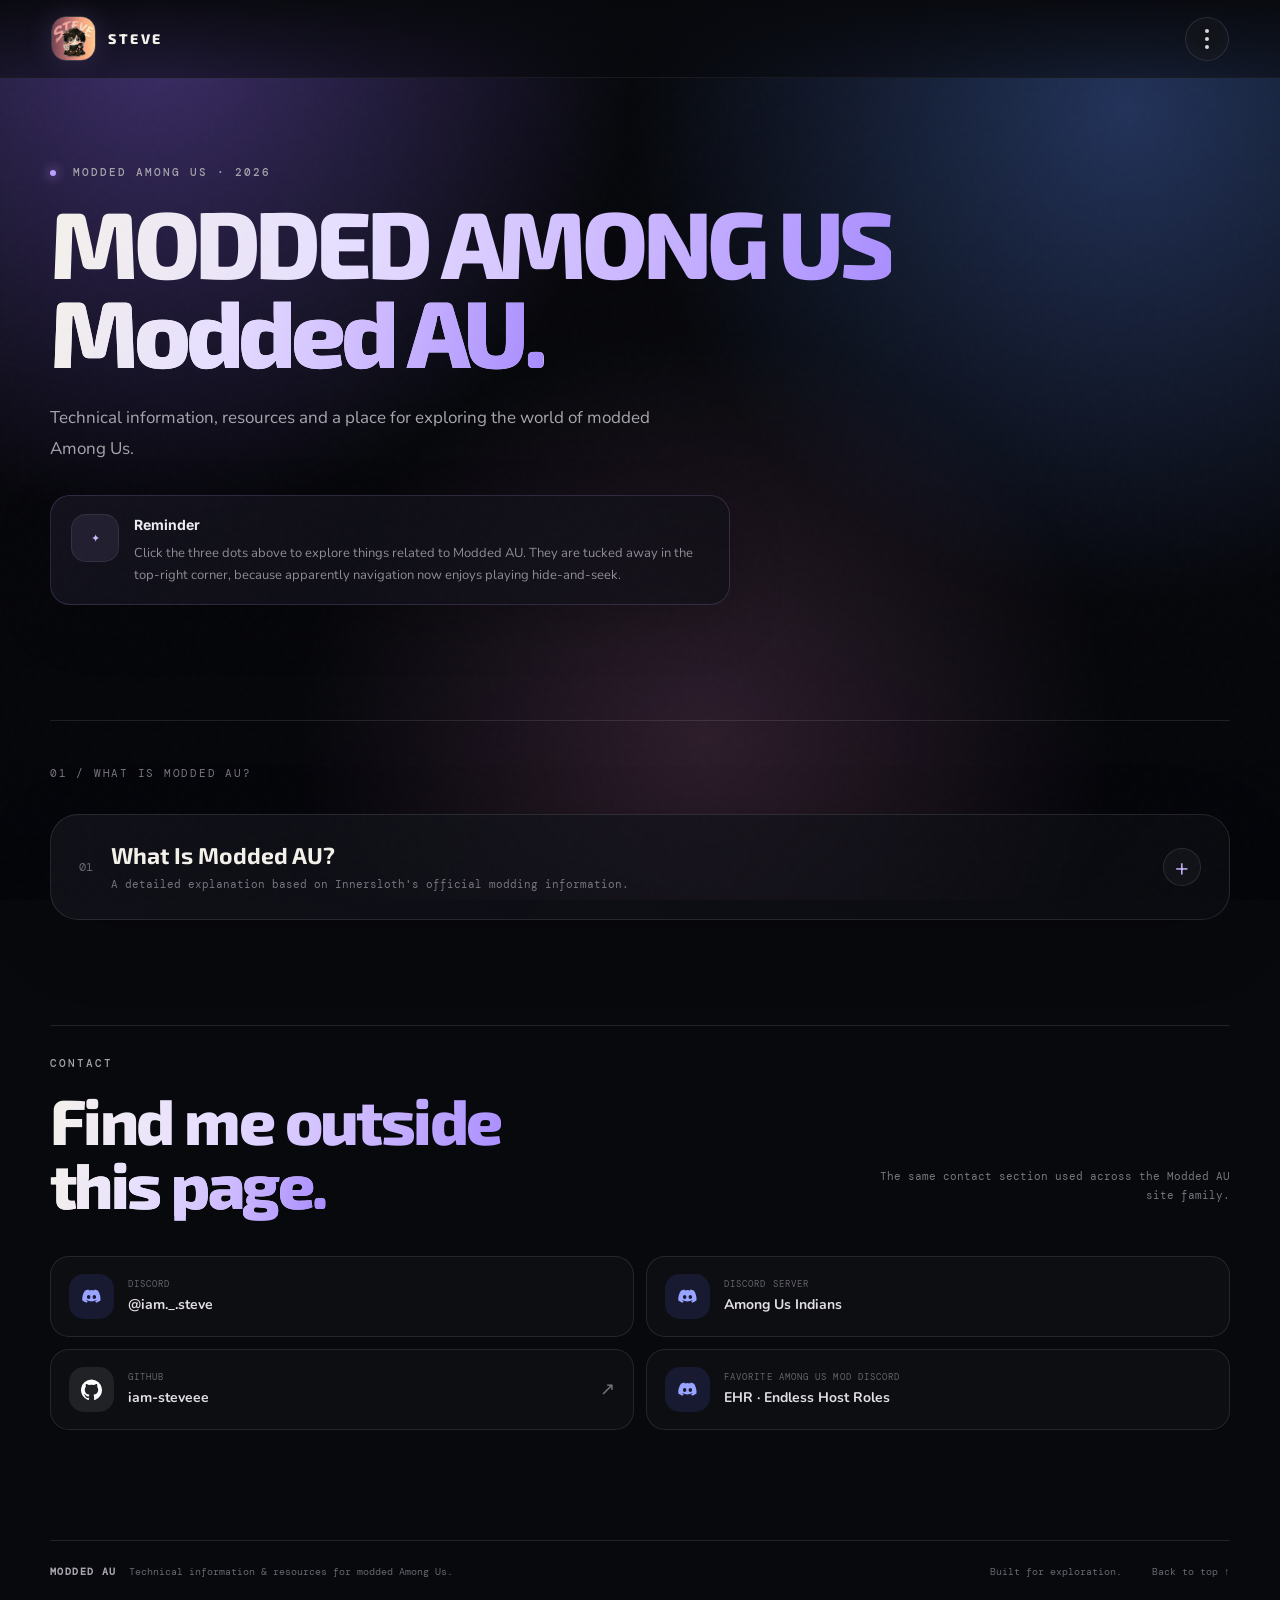
==== index.html @ 7a887852 "Add files via upload" ====
<!doctype html>
<html lang="en">
<head>
  <meta charset="utf-8">
  <meta name="viewport" content="width=device-width,initial-scale=1,viewport-fit=cover">
  <meta name="theme-color" content="#08090d">
  <meta name="description" content="Modded AU — technical information, resources and exploration of modded Among Us.">
  <title>Modded AU — Modded Among Us</title>
  <link rel="preconnect" href="https://fonts.googleapis.com">
  <link rel="preconnect" href="https://fonts.gstatic.com" crossorigin>
  <link href="https://fonts.googleapis.com/css2?family=DM+Mono:wght@400;500&family=Exo+2:wght@300;400;600;700;800;900&family=Inter:wght@400;500;600;700;800&family=Nunito:wght@400;600;700&family=Playfair+Display:wght@500;600;700&display=swap" rel="stylesheet">
  <link rel="stylesheet" href="style.css">
</head>

<body id="top">
  <div class="petal-layer" aria-hidden="true">
    <span class="petal petal-01"></span><span class="petal petal-02"></span>
    <span class="petal petal-03"></span><span class="petal petal-04"></span>
    <span class="petal petal-05"></span><span class="petal petal-06"></span>
    <span class="petal petal-07"></span><span class="petal petal-08"></span>
    <span class="petal petal-09"></span><span class="petal petal-10"></span>
    <span class="petal petal-11"></span><span class="petal petal-12"></span>
    <span class="petal petal-13"></span><span class="petal petal-14"></span>
    <span class="petal petal-15"></span><span class="petal petal-16"></span>
    <span class="petal petal-17"></span><span class="petal petal-18"></span>
    <span class="petal petal-19"></span><span class="petal petal-20"></span>
    <span class="petal petal-21"></span><span class="petal petal-22"></span>
    <span class="petal petal-23"></span><span class="petal petal-24"></span>
  </div>

  <div class="noise" aria-hidden="true"></div>

  <header class="site-header">
    <a class="brand" href="#top" aria-label="Modded AU home">
      <span class="brand-mark">
        <img src="assets/steve-logo.png"
             alt="Steve logo"
             onerror="this.onerror=null;this.src='https://raw.githubusercontent.com/iam-steveee/moddedau-regions/main/assets/steve-logo.png';">
      </span>
      <span class="brand-title">STEVE</span>
    </a>

    <div class="header-menu">
      <button class="menu-button" id="menuButton" type="button"
              aria-label="Open Modded AU menu" aria-expanded="false" aria-controls="menuPanel">
        <span></span><span></span><span></span>
      </button>

      <div class="menu-panel" id="menuPanel" aria-hidden="true">
        <a href="https://iam-steveee.github.io/moddedau-regions">Regions <span>↗</span></a>
      </div>
    </div>
  </header>

  <main>
    <section class="hero section-shell">
      <div class="hero-copy reveal">
        <p class="eyebrow"><span class="eyebrow-dot"></span> MODDED AMONG US · 2026</p>
        <h1>MODDED AMONG US<br><span>Modded AU.</span></h1>
        <p class="hero-text">
          Technical information, resources and a place for exploring the world of modded Among Us.
        </p>

        <div class="reminder-card" aria-label="Navigation reminder">
          <span class="reminder-mark">✦</span>
          <div>
            <strong>Reminder</strong>
            <p>Click the three dots above to explore things related to Modded AU. They are tucked away in the top-right corner, because apparently navigation now enjoys playing hide-and-seek.</p>
          </div>
        </div>
      </div>
    </section>

    <section class="what-is section-shell">
      <div class="section-kicker reveal">01 / WHAT IS MODDED AU?</div>

      <details class="info-box reveal">
        <summary>
          <span class="summary-left">
            <span class="summary-number">01</span>
            <span>
              <strong>What Is Modded AU?</strong>
              <small>A detailed explanation based on Innersloth's official modding information.</small>
            </span>
          </span>
          <span class="summary-icon" aria-hidden="true">+</span>
        </summary>

        <div class="info-content">
          <div class="source-banner">
            <div>
              <p class="eyebrow">PRIMARY SOURCE</p>
              <h2>Among Us Modding Information</h2>
              <p>
                This section summarizes the technical information published by Innersloth for people
                working with Among Us mods and modded multiplayer. It is a detailed summary, not a
                replacement for the original documentation.
              </p>
            </div>
            <a class="source-button" href="https://github.com/Innersloth-LLC/AmongUsModdingInformation"
               target="_blank" rel="noopener noreferrer">Open Innersloth's repository ↗</a>
          </div>

          <article class="info-section">
            <p class="info-label">01 · PURPOSE</p>
            <h3>What Innersloth's documentation is for</h3>
            <p>
              Innersloth's repository is intended to share technical information that can help the
              modding community understand parts of Among Us multiplayer, including information useful
              when building mods and when playing modded games through Innersloth's backend.
              The documentation is deliberately focused on the technical interface between a mod and
              the game's online systems rather than being a general guide to creating a mod from scratch.
            </p>
            <p>
              Innersloth also links to its modding policy and provides <code>modding@innersloth.com</code>
              as a contact for modding-related matters. The documentation makes an important distinction:
              Innersloth does not officially support mods, and requirements, restrictions, or technical
              behavior can change, particularly when changes are needed for security and player protection.
            </p>
          </article>

          <article class="info-section">
            <p class="info-label">02 · TWO MOD CATEGORIES</p>
            <h3>Host-only mods and all-client mods</h3>
            <p>
              From the server's perspective, Innersloth describes two broad categories of modded
              multiplayer.
            </p>

            <div class="detail-grid">
              <div class="detail-card">
                <span class="card-index">A</span>
                <h4>Host-only Mods</h4>
                <p>
                  Only the host's client is modded. These mods make use of authority held by the host,
                  which can allow modified gameplay while leaving other players on an unmodded client.
                  This makes host-only approaches more accessible because an entire lobby does not
                  necessarily need to install the same mod.
                </p>
                <p>
                  The trade-off is functionality. Because the architecture still gives clients and
                  servers control over particular parts of state, a host-only mod cannot freely change
                  everything about the game.
                </p>
              </div>

              <div class="detail-card">
                <span class="card-index">B</span>
                <h4>All-client Mods</h4>
                <p>
                  Every client in the lobby uses the same mod. This gives the mod substantially more
                  freedom to change gameplay because the participating clients can share an agreed
                  understanding of the modified game.
                </p>
                <p>
                  The trade-off is accessibility: players generally need the same mod installed before
                  they can participate in that modded lobby.
                </p>
              </div>
            </div>
          </article>

          <article class="info-section">
            <p class="info-label">03 · MOD REGISTRATION</p>
            <h3>How Innersloth identifies modded games</h3>
            <p>
              Innersloth describes registration as a way to tell the game server that a lobby is
              modded. Registration can provide special treatment for the modded lobby, particularly
              around state authority and matchmaking. The documentation separates registration into
              two mechanisms: a <strong>+25 modded flag</strong> for host-authority behavior and a
              <strong>Mod GUID</strong> for identifying an all-client mod.
            </p>
            <p>
              Registration is not the same thing as learning how to modify the game itself. Innersloth
              explicitly says that modders are expected to understand how to change or inject behavior
              into the Among Us client. The documentation supplies the registration side of that
              process, but does not teach application modification.
            </p>
          </article>

          <article class="info-section">
            <p class="info-label">04 · THE +25 HOST FLAG</p>
            <h3>Host authority mode</h3>
            <p>
              Among Us clients contain an integer networking protocol version. Innersloth documents
              adding <code>25</code> to that version as the mechanism that enables a host-authority
              mode for a lobby.
            </p>
            <p>
              In that mode, much of the gameplay state that would ordinarily have server authority can
              instead be handled with host authority. This gives the host's mod more control over the
              outcome of gameplay features and therefore makes certain gameplay modifications possible.
            </p>

            <div class="note-card">
              <strong>Important limitations</strong>
              <ul>
                <li>Host authority does not automatically cover every kind of state. Information such as user data and player-protection-related state remains subject to other authority rules.</li>
                <li>Anti-cheat is relaxed for this mode, but the documentation does not promise that anti-cheat is disabled in every circumstance.</li>
                <li>Rate limits and other security protections can still apply.</li>
              </ul>
            </div>
          </article>

          <article class="info-section">
            <p class="info-label">05 · AU MCI</p>
            <h3>Among Us Modded Client Identification</h3>
            <p>
              For all-client mods, Innersloth documents an opt-in system called Among Us Modded Client
              Identification, or AU MCI. The system lets a mod declare itself as a particular mod during
              the hosting and matchmaking process.
            </p>
            <p>
              The documented benefits include searches that look specifically for lobbies running the
              same mod, lobbies that ordinary unmodded clients cannot join, and special anti-cheat
              exemptions associated with identified modded games.
            </p>
            <p>
              Innersloth describes this as a transparency and infrastructure measure rather than
              official technical support for mods. The stated goal includes helping the modding
              community while making it easier to maintain stronger anti-cheat behavior for ordinary,
              non-modded games.
            </p>
          </article>

          <article class="info-section">
            <p class="info-label">06 · THE THREE AU MCI COMPONENTS</p>
            <h3>Mod GUID, hosting identification, and matchmaking filters</h3>

            <div class="detail-grid three">
              <div class="detail-card">
                <span class="card-index">01</span>
                <h4>Self-assigned Mod GUID</h4>
                <p>
                  A mod chooses a unique identifier so the system can distinguish that mod from other
                  modded clients. Innersloth describes these identifiers as version-4 UUID/GUID values.
                </p>
              </div>

              <div class="detail-card">
                <span class="card-index">02</span>
                <h4>Modded hosting path</h4>
                <p>
                  A modded host can use the dedicated hosting path associated with its chosen identifier,
                  allowing the game server and matchmaking infrastructure to recognize the lobby as
                  belonging to that mod.
                </p>
              </div>

              <div class="detail-card">
                <span class="card-index">03</span>
                <h4>Matchmaking filters</h4>
                <p>
                  Searches can include the mod identifier as a filter so a player can look for lobbies
                  running the same mod instead of receiving unrelated ordinary or differently modded
                  games.
                </p>
              </div>
            </div>
          </article>

          <article class="info-section">
            <p class="info-label">07 · MOD GUID / UUID</p>
            <h3>Why the identifier matters</h3>
            <p>
              The Mod GUID is effectively the identity of an all-client mod within the registration
              system. A modder assigns one identifier to the mod and should keep using that same
              identifier throughout the related registration and matchmaking process.
            </p>
            <p>
              Innersloth points out that these are ordinary version-4 UUID-style identifiers and can be
              generated using a UUID generator. The important part is uniqueness and consistency, not a
              special name chosen by Innersloth.
            </p>
          </article>

          <article class="info-section">
            <p class="info-label">08 · BUILT-IN REGISTRATION HELPERS</p>
            <h3>Registration support in Among Us 18.0+</h3>
            <p>
              Innersloth added built-in client-side registration helpers in Among Us 18.0 and later.
              The purpose is to make it easier for mod authors to add mod registration without having
              to recreate the registration mechanism themselves.
            </p>
            <p>
              The client exposes a registration string and a validation helper. When the registration
              value is empty or missing, the client behaves as an unregistered game, using ordinary
              hosting behavior and no mod-specific matchmaking filter. When a valid Mod GUID is set,
              the client can automatically apply the modded host identification and the corresponding
              matchmaking behavior.
            </p>
            <p>
              Innersloth also documents validation behavior for the GUID, including handling empty
              values and parsing the value into a GUID. Mods that support multiple modes can change
              their registration value before hosting or searching, using either the registration string
              or the validation helper described by the repository.
            </p>
          </article>

          <article class="info-section">
            <p class="info-label">09 · WHAT HAPPENS ON THE NETWORK</p>
            <h3>Modded host tags and Mod GUID data</h3>
            <p>
              At a lower technical level, Innersloth documents a distinct host tag used to mark a
              modded host. The documented modded host path uses the value associated with the +25
              mechanism rather than the ordinary host tag.
            </p>
            <p>
              For all-client identification, the Mod GUID is included with the host's modded-game
              information. The server and matchmaking systems can then recognize that the lobby is a
              modded game and keep it out of normal matchmaking while applying the documented
              anti-cheat treatment for identified modded games.
            </p>
          </article>

          <article class="info-section">
            <p class="info-label">10 · MATCHMAKING</p>
            <h3>Searching specifically for a mod</h3>
            <p>
              Innersloth documents a matchmaking filter whose purpose is to match a search against a
              specific mod identifier. A client can provide the relevant filter and the accepted Mod
              GUID so the search is restricted to compatible modded lobbies.
            </p>
            <p>
              This is especially important for all-client mods. If a mod changes the game's rules,
              network messages, roles, or other shared behavior, allowing an unrelated client into the
              lobby could produce an incompatible game. Mod-specific matchmaking prevents that
              situation by separating the modded lobby from ordinary and differently identified games.
            </p>
          </article>

          <article class="info-section">
            <p class="info-label">11 · +25 AND MOD GUID ARE DIFFERENT</p>
            <h3>They solve different problems</h3>
            <p>
              Innersloth explicitly distinguishes the +25 host-authority mechanism from the Mod GUID
              identification system. They are not interchangeable names for the same feature.
            </p>
            <p>
              A mod can use one mechanism or, depending on its architecture and needs, use both. The
              +25 mechanism concerns host authority, while the Mod GUID identifies an all-client mod
              for hosting and matchmaking.
            </p>
          </article>

          <article class="info-section">
            <p class="info-label">12 · HOST-ONLY CHAT COMMANDS</p>
            <h3>Sending command-like messages to the host</h3>
            <p>
              Innersloth documents a host-only communication path for +25 mods. Non-host players can
              send messages beginning with the mod's command prefix to the host, where the host-side
              mod can interpret them.
            </p>
            <p>
              This is useful when a host-only mod needs an interaction from an unmodded player without
              requiring that player's client to contain the mod. The documentation provides a technical
              example, but this page intentionally explains the mechanism rather than reproducing the
              repository's source code.
            </p>
          </article>

          <article class="info-section">
            <p class="info-label">13 · PACKED GAMEDATATO</p>
            <h3>Combining several host-to-player messages</h3>
            <p>
              Host-only mods can also reduce network overhead by packing multiple GameDataTo messages
              into one packet. The documented packed-message tag is <code>PackedGameDataTo</code>.
            </p>
            <p>
              The packing rules are strict: the messages being packed need to be GameDataTo messages,
              each needs the correct game identifier, and the complete packet including its header must
              stay within the documented maximum packet size.
            </p>
            <p>
              Innersloth's documented maximum MessageReader message size, including the header, is
              <strong>1200 bytes</strong>. The same size limit matters when planning packed network
              messages.
            </p>
          </article>

          <article class="info-section">
            <p class="info-label">14 · PACKET SEND RATES</p>
            <h3>Mods still have to respect server-side networking constraints</h3>
            <p>
              Connecting to Innersloth's game servers does not mean that a mod gets unlimited network
              bandwidth. Innersloth states that clients must follow required packet send-rate and packet
              size constraints.
            </p>
            <p>
              The documentation notes that the exact requirements for mods were still being determined
              at the time of publication. Extra room may be possible in some circumstances, but security
              takes priority and stricter limits can be applied.
            </p>
            <p>
              Mod developers are therefore encouraged to keep their send rate as low as practical. If a
              mod genuinely needs a burst of traffic, Innersloth recommends contacting the modding
              address rather than simply assuming that a higher rate is acceptable.
            </p>
          </article>

          <article class="info-section">
            <p class="info-label">15 · NETWORKING STRATEGIES</p>
            <h3>Ways the documentation suggests reducing network pressure</h3>

            <div class="strategy-list">
              <div class="strategy-row">
                <span>01</span>
                <div><strong>Pack GameDataTo messages</strong><p>Combine compatible host-to-player messages when possible instead of sending many separate packets.</p></div>
              </div>
              <div class="strategy-row">
                <span>02</span>
                <div><strong>Separate reliable and unreliable traffic</strong><p>Use the appropriate channel for the type of information instead of treating every message as equally important.</p></div>
              </div>
              <div class="strategy-row">
                <span>03</span>
                <div><strong>Spread traffic out</strong><p>If a burst is unavoidable, distributing packets across frames or time can reduce sudden pressure on the server connection.</p></div>
              </div>
              <div class="strategy-row">
                <span>04</span>
                <div><strong>Use built-in queues and streams</strong><p>Among Us provides rate-limiting queues and message streams that can help a mod schedule traffic more safely.</p></div>
              </div>
            </div>
          </article>

          <article class="info-section">
            <p class="info-label">16 · RPC QUEUES</p>
            <h3>Reliable and unreliable RPC delivery</h3>
            <p>
              Innersloth documents optimized queues for RPC traffic that is not considered competitive
              or otherwise latency-critical. The available broadcast mechanisms can use reliable or
              unreliable delivery depending on what the mod needs.
            </p>
            <p>
              The practical idea is to avoid forcing every message through the most expensive delivery
              path. A mod should choose the networking behavior appropriate to the importance and
              lifetime of the information it is sending.
            </p>
          </article>

          <article class="info-section">
            <p class="info-label">17 · DATA FLAGS AND MESSAGE STREAMS</p>
            <h3>Updating only what changed</h3>
            <p>
              The documentation also describes DataFlags and message streams as tools for keeping
              updates efficient. A streamed object can use a dirty flag so that the system knows an
              update needs to be sent.
            </p>
            <p>
              This follows the broader networking principle used throughout the documentation:
              avoid repeatedly sending information that has not changed, and use the game's built-in
              mechanisms where possible.
            </p>
          </article>

          <article class="info-section">
            <p class="info-label">18 · PACKET SIZE PLANNING</p>
            <h3>Keep packets under the documented limit</h3>
            <p>
              A practical strategy described by Innersloth is to queue or pack messages until adding
              another message would exceed the packet capacity. The implementation should combine this
              with rate limiting so that a mod is controlling both the size and frequency of outgoing
              traffic.
            </p>
            <p>
              The documented MessageReader maximum is 1200 bytes including the packet header. This is
              an important boundary when designing custom network messages and packed GameDataTo data.
            </p>
          </article>

          <article class="info-section">
            <p class="info-label">19 · THE DOCUMENTATION'S FAQ</p>
            <h3>What the key points mean together</h3>
            <div class="faq-stack">
              <div class="faq-item">
                <strong>Is +25 the same thing as a Mod GUID?</strong>
                <p>No. They are separate systems. +25 is associated with host authority, while a Mod GUID identifies an all-client mod for registration and matchmaking.</p>
              </div>
              <div class="faq-item">
                <strong>Can they be used together?</strong>
                <p>Yes, depending on the mod's requirements and architecture. Innersloth treats them as separate mechanisms rather than mutually exclusive choices.</p>
              </div>
              <div class="faq-item">
                <strong>Does Innersloth officially support mods?</strong>
                <p>The repository says no. It provides technical information and registration infrastructure, but explicitly does not promise official technical support for mods.</p>
              </div>
              <div class="faq-item">
                <strong>Does registering a mod teach you how to make the mod?</strong>
                <p>No. Mod authors still need to understand how to modify the Among Us client. The repository focuses on the registration and networking side of the relationship with Innersloth's backend.</p>
              </div>
            </div>
          </article>

          <article class="info-section final-source">
            <p class="info-label">20 · SOURCE &amp; SCOPE</p>
            <h3>Read the original documentation</h3>
            <p>
              Everything in this expandable section is a structured summary of the technical topics
              covered by Innersloth's public Among Us Modding Information repository. It intentionally
              does not reproduce the repository's long code examples or sample identifiers verbatim.
              For exact implementation details, current requirements, policy information, and changes,
              use the original source.
            </p>
            <div class="source-links">
              <a href="https://github.com/Innersloth-LLC/AmongUsModdingInformation" target="_blank" rel="noopener noreferrer">Innersloth · AmongUsModdingInformation ↗</a>
              <a href="https://www.innersloth.com/among-us-mod-policy/" target="_blank" rel="noopener noreferrer">Innersloth · Among Us Mod Policy ↗</a>
              <a href="mailto:modding@innersloth.com">modding@innersloth.com</a>
            </div>
          </article>
        </div>
      </details>
    </section>

    <section class="contact section-shell" id="contact">
      <div class="section-heading reveal">
        <div>
          <p class="eyebrow">CONTACT</p>
          <h2>Find me outside<br><span>this page.</span></h2>
        </div>
        <p class="section-note">The same contact section used across the Modded AU site family.</p>
      </div>

      <div class="contact-grid">
        <div class="contact-card reveal">
          <span class="contact-icon discord-bg"><svg viewBox="0 0 24 24" fill="currentColor" aria-hidden="true"><path d="M19.54 5.34A16.1 16.1 0 0 0 15.48 4l-.5 1.02a14.2 14.2 0 0 0-5.96 0L8.52 4a16.1 16.1 0 0 0-4.06 1.34C1.88 9.2 1.18 12.97 1.53 16.69a16.3 16.3 0 0 0 4.97 2.5l1.2-1.64c-.66-.25-1.3-.55-1.9-.9l.46-.35c3.67 1.7 7.65 1.7 11.28 0l.47.35c-.61.35-1.25.65-1.91.9l1.2 1.64a16.3 16.3 0 0 0 4.97-2.5c.41-4.31-.7-8.04-2.73-11.35ZM8.75 14.77c-1.1 0-2-1.02-2-2.27s.88-2.27 2-2.27 2 1.02 2 2.27-.9 2.27-2 2.27Zm6.5 0c-1.1 0-2-1.02-2-2.27s.88-2.27 2-2.27 2 1.02 2 2.27-.9 2.27-2 2.27Z"/></svg></span>
          <div><small>DISCORD</small><strong>@iam._.steve</strong></div>
        </div>
        <div class="contact-card reveal delay-1">
          <span class="contact-icon discord-bg"><svg viewBox="0 0 24 24" fill="currentColor" aria-hidden="true"><path d="M19.54 5.34A16.1 16.1 0 0 0 15.48 4l-.5 1.02a14.2 14.2 0 0 0-5.96 0L8.52 4a16.1 16.1 0 0 0-4.06 1.34C1.88 9.2 1.18 12.97 1.53 16.69a16.3 16.3 0 0 0 4.97 2.5l1.2-1.64c-.66-.25-1.3-.55-1.9-.9l.46-.35c3.67 1.7 7.65 1.7 11.28 0l.47.35c-.61.35-1.25.65-1.91.9l1.2 1.64a16.3 16.3 0 0 0 4.97-2.5c.41-4.31-.7-8.04-2.73-11.35ZM8.75 14.77c-1.1 0-2-1.02-2-2.27s.88-2.27 2-2.27 2 1.02 2 2.27-.9 2.27-2 2.27Zm6.5 0c-1.1 0-2-1.02-2-2.27s.88-2.27 2-2.27 2 1.02 2 2.27-.9 2.27-2 2.27Z"/></svg></span>
          <div><small>DISCORD SERVER</small><strong>Among Us Indians</strong></div>
        </div>
        <a class="contact-card reveal delay-1" href="https://github.com/iam-steveee" target="_blank" rel="noopener noreferrer">
          <span class="contact-icon github-bg"><svg viewBox="0 0 24 24" fill="currentColor" aria-hidden="true"><path d="M12 .7a12 12 0 0 0-3.79 23.39c.6.11.82-.26.82-.58v-2.03c-3.34.73-4.04-1.61-4.04-1.61-.55-1.39-1.33-1.76-1.33-1.76-1.09-.75.08-.73.08-.73 1.2.08 1.83 1.23 1.83 1.23 1.07 1.83 2.8 1.3 3.48.99.11-.77.42-1.3.76-1.6-2.67-.3-5.47-1.34-5.47-5.95 0-1.31.47-2.38 1.23-3.22-.12-.3-.53-1.52.12-3.17 0 0 1-.32 3.3 1.23a11.5 11.5 0 0 1 6 0c2.29-1.55 3.29-1.23 3.29-1.23.65 1.65.24 2.87.12 3.17.77.84 1.23 1.91 1.23 3.22 0 4.62-2.8 5.64-5.48 5.94.43.37.81 1.1.81 2.22v3.29c0 .32.22.69.83.58A12 12 0 0 0 12 .7Z"/></svg></span>
          <div><small>GITHUB</small><strong>iam-steveee</strong></div>
          <span class="contact-arrow">↗</span>
        </a>
        <div class="contact-card reveal">
          <span class="contact-icon discord-bg"><svg viewBox="0 0 24 24" fill="currentColor" aria-hidden="true"><path d="M19.54 5.34A16.1 16.1 0 0 0 15.48 4l-.5 1.02a14.2 14.2 0 0 0-5.96 0L8.52 4a16.1 16.1 0 0 0-4.06 1.34C1.88 9.2 1.18 12.97 1.53 16.69a16.3 16.3 0 0 0 4.97 2.5l1.2-1.64c-.66-.25-1.3-.55-1.9-.9l.46-.35c3.67 1.7 7.65 1.7 11.28 0l.47.35c-.61.35-1.25.65-1.91.9l1.2 1.64a16.3 16.3 0 0 0 4.97-2.5c.41-4.31-.7-8.04-2.73-11.35ZM8.75 14.77c-1.1 0-2-1.02-2-2.27s.88-2.27 2-2.27 2 1.02 2 2.27-.9 2.27-2 2.27Zm6.5 0c-1.1 0-2-1.02-2-2.27s.88-2.27 2-2.27 2 1.02 2 2.27-.9 2.27-2 2.27Z"/></svg></span>
          <div><small>FAVORITE AMONG US MOD DISCORD</small><strong>EHR · Endless Host Roles</strong></div>
        </div>
      </div>
    </section>
  </main>

  <footer class="site-footer section-shell">
    <div><strong>MODDED AU</strong><span>Technical information &amp; resources for modded Among Us.</span></div>
    <span>Built for exploration.</span>
    <a href="#top">Back to top ↑</a>
  </footer>

  <script src="app.js"></script>
</body>
</html>
---- style.css ----
:root{
  --bg:#08090d;
  --surface:rgba(17,19,27,.72);
  --surface-2:rgba(24,27,38,.76);
  --line:rgba(255,255,255,.10);
  --line-strong:rgba(255,255,255,.17);
  --text:#f4f1eb;
  --muted:#9c9aa1;
  --soft:#d0ccd0;
  --accent:#cfa7ff;
  --accent-2:#b18cff;
  --accent-3:#ffb8dc;
  --shadow:0 28px 80px rgba(0,0,0,.42);
  --radius:28px;
  --heading:"Exo 2",sans-serif;
  --body:"Nunito",sans-serif;
  --ui:"Inter",sans-serif;
  --mono:"DM Mono",monospace;
  --editorial:"Playfair Display",serif;
}
h1,h2,h3,h4{
  background:linear-gradient(100deg,#f4f1eb 0%,#e7dfff 34%,#cbb7ff 68%,#a88cff 100%);
  -webkit-background-clip:text;background-clip:text;color:transparent;
}
*{box-sizing:border-box}
html{scroll-behavior:smooth}
body{
  margin:0;min-height:100vh;color:var(--text);background:var(--bg);
  font-family:var(--body);overflow-x:hidden;
}
body:before{
  content:"";position:fixed;inset:0;pointer-events:none;z-index:1;
  background:
    radial-gradient(circle at 12% 4%,rgba(147,110,255,.38),transparent 34%),
    radial-gradient(circle at 88% 12%,rgba(93,143,255,.32),transparent 36%),
    radial-gradient(circle at 55% 82%,rgba(255,150,220,.16),transparent 40%),
    linear-gradient(180deg,rgba(6,7,11,.35),rgba(6,7,11,.55) 50%,rgba(4,5,9,.72));
}
a{color:inherit;text-decoration:none}
button{font:inherit}
.site-header,main,.site-footer{position:relative;z-index:2}
.petal-layer{position:fixed;inset:0;z-index:1.5;pointer-events:none;overflow:hidden;contain:layout paint}
.petal{
  --size:clamp(12px,1.35vw,20px);--duration:28s;--delay:0s;--start-x:50vw;
  --drift-x:0vw;--rotate-start:0deg;--rotate-end:360deg;--scale:.9;
  position:absolute;top:-28px;left:var(--start-x);width:var(--size);
  height:calc(var(--size)*1.55);opacity:0;border-radius:72% 28% 66% 34% / 38% 42% 58% 62%;
  background:linear-gradient(145deg,rgba(245,220,255,.98),rgba(196,145,255,.92) 52%,rgba(140,90,255,.90));
  box-shadow:inset 1px 1px 1px rgba(255,255,255,.58),0 2px 7px rgba(228,94,162,.10);
  transform-origin:45% 55%;animation:petalFall var(--duration) var(--delay) linear infinite;
}
.petal:after{content:"";position:absolute;inset:12% 18% 15% 17%;border-radius:inherit;background:linear-gradient(120deg,rgba(255,255,255,.44),transparent 48%);opacity:.6}
.petal-01{--start-x:4vw;--drift-x:7vw;--duration:17s;--delay:-10s;--rotate-start:-35deg;--rotate-end:330deg;--scale:.72}
.petal-02{--start-x:9vw;--drift-x:-5vw;--duration:22s;--delay:-3s;--rotate-start:18deg;--rotate-end:410deg;--scale:.95}
.petal-03{--start-x:14vw;--drift-x:9vw;--duration:19s;--delay:-15s;--rotate-start:70deg;--rotate-end:455deg;--scale:1.05}
.petal-04{--start-x:20vw;--drift-x:-7vw;--duration:24s;--delay:-7s;--rotate-start:-15deg;--rotate-end:350deg;--scale:.82}
.petal-05{--start-x:26vw;--drift-x:6vw;--duration:28s;--delay:-12s;--rotate-start:42deg;--rotate-end:390deg;--scale:1.12}
.petal-06{--start-x:32vw;--drift-x:-9vw;--duration:23s;--delay:-18s;--rotate-start:5deg;--rotate-end:375deg;--scale:.76}
.petal-07{--start-x:38vw;--drift-x:8vw;--duration:20s;--delay:-4s;--rotate-start:-55deg;--rotate-end:310deg;--scale:.92}
.petal-08{--start-x:44vw;--drift-x:-6vw;--duration:25s;--delay:-14s;--rotate-start:30deg;--rotate-end:440deg;--scale:1.08}
.petal-09{--start-x:50vw;--drift-x:5vw;--duration:19s;--delay:-9s;--rotate-start:82deg;--rotate-end:470deg;--scale:.84}
.petal-10{--start-x:56vw;--drift-x:-8vw;--duration:21s;--delay:-20s;--rotate-start:-25deg;--rotate-end:335deg;--scale:1.18}
.petal-11{--start-x:62vw;--drift-x:7vw;--duration:24s;--delay:-5s;--rotate-start:55deg;--rotate-end:425deg;--scale:.73}
.petal-12{--start-x:68vw;--drift-x:-5vw;--duration:28s;--delay:-16s;--rotate-start:0deg;--rotate-end:365deg;--scale:.98}
.petal-13{--start-x:73vw;--drift-x:9vw;--duration:22s;--delay:-11s;--rotate-start:-42deg;--rotate-end:395deg;--scale:1.06}
.petal-14{--start-x:78vw;--drift-x:-7vw;--duration:20s;--delay:-2s;--rotate-start:25deg;--rotate-end:385deg;--scale:.8}
.petal-15{--start-x:83vw;--drift-x:6vw;--duration:26s;--delay:-19s;--rotate-start:65deg;--rotate-end:455deg;--scale:1.14}
.petal-16{--start-x:88vw;--drift-x:-8vw;--duration:19s;--delay:-6s;--rotate-start:-12deg;--rotate-end:348deg;--scale:.88}
.petal-17{--start-x:93vw;--drift-x:5vw;--duration:23s;--delay:-13s;--rotate-start:40deg;--rotate-end:415deg;--scale:1}
.petal-18{--start-x:97vw;--drift-x:-6vw;--duration:21s;--delay:-1s;--rotate-start:-60deg;--rotate-end:300deg;--scale:.74}
.petal-19{--start-x:12vw;--drift-x:6vw;--duration:27s;--delay:-22s;--rotate-start:15deg;--rotate-end:455deg;--scale:.9}
.petal-20{--start-x:29vw;--drift-x:-5vw;--duration:20s;--delay:-8s;--rotate-start:-30deg;--rotate-end:350deg;--scale:1.1}
.petal-21{--start-x:47vw;--drift-x:7vw;--duration:24s;--delay:-17s;--rotate-start:50deg;--rotate-end:430deg;--scale:.78}
.petal-22{--start-x:64vw;--drift-x:-6vw;--duration:28s;--delay:-5s;--rotate-start:-5deg;--rotate-end:340deg;--scale:1.02}
.petal-23{--start-x:81vw;--drift-x:8vw;--duration:25s;--delay:-15s;--rotate-start:35deg;--rotate-end:420deg;--scale:.86}
.petal-24{--start-x:91vw;--drift-x:-7vw;--duration:22s;--delay:-9s;--rotate-start:-45deg;--rotate-end:325deg;--scale:1.12}
@keyframes petalFall{
  0%{opacity:0;transform:translate3d(0,-5vh,0) rotate(var(--rotate-start)) scale(var(--scale))}
  8%{opacity:.72}82%{opacity:.66}
  100%{opacity:0;transform:translate3d(var(--drift-x),108vh,0) rotate(var(--rotate-end)) scale(calc(var(--scale)*.92))}
}
@media (prefers-reduced-motion:reduce){.petal-layer{display:none}}
.noise{position:fixed;inset:0;z-index:20;pointer-events:none;opacity:.028;background-image:url("data:image/svg+xml,%3Csvg viewBox='0 0 180 180' xmlns='http://www.w3.org/2000/svg'%3E%3Cfilter id='n'%3E%3CfeTurbulence type='fractalNoise' baseFrequency='.85' numOctaves='4' stitchTiles='stitch'/%3E%3C/filter%3E%3Crect width='100%25' height='100%25' filter='url(%23n)' opacity='.55'/%3E%3C/svg%3E")}
.section-shell{width:min(1180px,calc(100% - 40px));margin-inline:auto}
.site-header{
  position:fixed;top:0;left:0;right:0;z-index:50;height:78px;
  display:flex;align-items:center;justify-content:space-between;
  padding:12px clamp(18px,4vw,64px);
  background:linear-gradient(180deg,rgba(8,9,13,.94),rgba(8,9,13,.52));
  backdrop-filter:blur(18px);border-bottom:1px solid rgba(255,255,255,.07)
}
.brand{display:flex;align-items:center;gap:12px;min-width:0}
.brand-mark{width:45px;height:45px;border-radius:15px;overflow:hidden;border:1px solid rgba(255,255,255,.18);box-shadow:0 0 28px rgba(201,158,255,.15);flex:0 0 45px}
.brand-mark img{width:100%;height:100%;object-fit:cover;display:block}
.brand-title{font-family:var(--heading);font-weight:800;font-size:14px;letter-spacing:.18em;color:#f4f1eb}
.header-menu{position:relative}
.menu-button{
  width:44px;height:44px;border:1px solid var(--line);border-radius:50%;
  background:rgba(255,255,255,.035);display:grid;place-content:center;gap:4px;
  cursor:pointer;transition:.25s;backdrop-filter:blur(12px)
}
.menu-button:hover,.menu-button[aria-expanded="true"]{border-color:rgba(196,172,255,.38);background:rgba(180,151,255,.08);transform:translateY(-1px)}
.menu-button span{display:block;width:4px;height:4px;border-radius:50%;background:#d9d6dd}
.menu-panel{
  position:absolute;top:55px;right:0;width:190px;padding:8px;
  border:1px solid var(--line);border-radius:18px;background:rgba(12,13,19,.88);
  box-shadow:var(--shadow);backdrop-filter:blur(20px);
  opacity:0;transform:translateY(-8px) scale(.98);pointer-events:none;
  transition:.22s
}
.menu-panel.open{opacity:1;transform:none;pointer-events:auto}
.menu-panel a{display:flex;align-items:center;justify-content:space-between;padding:13px 14px;border-radius:12px;font:600 12px var(--ui);color:#c8c5cc}
.menu-panel a:hover{background:rgba(255,255,255,.06);color:#fff}
.hero{padding-top:160px;padding-bottom:110px;min-height:720px;display:flex;align-items:center}
.eyebrow{margin:0 0 18px;color:#a6a2ab;font:500 11px var(--mono);letter-spacing:.18em}
.eyebrow-dot{display:inline-block;width:6px;height:6px;border-radius:50%;background:#bca1ff;box-shadow:0 0 12px #bca1ff;margin-right:8px}
.hero h1{font:800 clamp(52px,7.4vw,100px)/.94 var(--heading);letter-spacing:-.055em;margin:0;max-width:1050px}
.hero h1 span,.section-heading h2 span{font:inherit;background:linear-gradient(100deg,#f4f1eb 0%,#e7dfff 34%,#cbb7ff 68%,#a88cff 100%);-webkit-background-clip:text;background-clip:text;color:transparent}
.hero-text{max-width:650px;color:#a8a6ad;font-size:17px;line-height:1.8;margin:28px 0 30px}
.reminder-card{
  max-width:680px;display:grid;grid-template-columns:48px 1fr;gap:15px;
  padding:18px 20px;border:1px solid rgba(196,172,255,.16);border-radius:20px;
  background:linear-gradient(135deg,rgba(25,23,37,.70),rgba(13,14,20,.58));
  box-shadow:0 18px 55px rgba(0,0,0,.20)
}
.reminder-mark{width:48px;height:48px;border-radius:15px;display:grid;place-items:center;background:rgba(196,172,255,.09);border:1px solid rgba(255,255,255,.08);font:500 11px var(--mono);color:#cdbaff}
.reminder-card strong{font:700 14px var(--ui);color:#eeeaf1}
.reminder-card p{margin:6px 0 0;color:#8f8c95;font-size:13px;line-height:1.7}
.what-is{padding:45px 0 105px;border-top:1px solid var(--line)}
.section-kicker{font:11px var(--mono);color:#77757e;letter-spacing:.16em;margin-bottom:34px}
.info-box{
  border:1px solid var(--line);border-radius:var(--radius);
  background:linear-gradient(135deg,rgba(19,21,29,.74),rgba(13,14,20,.58));
  overflow:hidden;box-shadow:0 20px 70px rgba(0,0,0,.18);
}
.info-box[open]{border-color:var(--line-strong);background:linear-gradient(135deg,rgba(19,21,29,.74),rgba(13,14,20,.58))}
.info-box summary{
  list-style:none;display:flex;align-items:center;justify-content:space-between;gap:20px;
  padding:26px 28px;cursor:pointer;user-select:none;outline:none;
  background:transparent;color:var(--text)
}
.info-box summary::-webkit-details-marker{display:none}
.info-box summary:focus-visible{box-shadow:inset 0 0 0 2px rgba(196,172,255,.22)}
.summary-left{display:flex;align-items:center;gap:18px;min-width:0}
.summary-number{font:12px var(--mono);color:#696770}
.summary-left>span:last-child{display:flex;flex-direction:column;gap:7px}
.summary-left strong{font:700 23px var(--heading);color:#f4f1eb}
.summary-left small{font:11px var(--mono);color:#77747d;line-height:1.5}
.summary-icon{
  width:38px;height:38px;border-radius:50%;display:grid;place-items:center;
  border:1px solid rgba(255,255,255,.10);background:rgba(255,255,255,.035);
  color:#cbb7ff;font:300 25px var(--ui);transition:.25s;flex:0 0 38px
}
.info-box[open] .summary-icon{transform:rotate(45deg);background:rgba(180,151,255,.08)}
.info-content{padding:0 28px 34px;border-top:1px solid rgba(255,255,255,.07)}
.source-banner{
  display:grid;grid-template-columns:1fr auto;gap:25px;align-items:end;
  padding:30px 0;border-bottom:1px solid var(--line)
}
.source-banner h2{margin:0;font:800 clamp(30px,4vw,48px)/1.05 var(--heading)}
.source-banner p:not(.eyebrow){max-width:730px;color:#929099;line-height:1.75;font-size:14px;margin:12px 0 0}
.source-button{
  display:inline-flex;align-items:center;justify-content:center;padding:13px 16px;
  border:1px solid rgba(255,255,255,.12);border-radius:14px;background:rgba(255,255,255,.05);
  font:700 11px var(--ui);white-space:nowrap;transition:.25s
}
.source-button:hover{background:rgba(255,255,255,.09);border-color:rgba(255,255,255,.22);transform:translateY(-2px)}
.info-section{padding:38px 0;border-bottom:1px solid rgba(255,255,255,.07)}
.info-section:last-child{border-bottom:0}
.info-label{margin:0 0 12px;color:#77747d;font:500 10px var(--mono);letter-spacing:.15em}
.info-section h3{margin:0 0 15px;font:800 clamp(28px,4vw,45px)/1.05 var(--heading);letter-spacing:-.035em}
.info-section h4{margin:0 0 10px;font:700 20px var(--heading)}
.info-section p{max-width:900px;color:#99979f;line-height:1.85;font-size:14px;margin:0 0 13px}
.info-section p:last-child{margin-bottom:0}
code{font:500 .92em var(--mono);color:#d2c0ff;background:rgba(180,151,255,.08);padding:2px 6px;border-radius:6px}
.detail-grid{display:grid;grid-template-columns:1fr 1fr;gap:14px;margin-top:24px}
.detail-grid.three{grid-template-columns:repeat(3,1fr)}
.detail-card{
  padding:22px;border:1px solid var(--line);border-radius:22px;
  background:rgba(255,255,255,.025)
}
.detail-card p{font-size:13px}
.card-index{display:inline-grid;place-items:center;width:32px;height:32px;border-radius:11px;background:rgba(180,151,255,.08);border:1px solid rgba(255,255,255,.08);font:500 10px var(--mono);color:#cbb7ff;margin-bottom:18px}
.note-card{
  margin-top:22px;padding:22px;border:1px solid rgba(196,172,255,.14);border-radius:20px;
  background:linear-gradient(135deg,rgba(42,31,60,.24),rgba(20,18,26,.42))
}
.note-card strong{font:700 13px var(--ui);color:#e4dff0}
.note-card ul{margin:13px 0 0;padding-left:20px;color:#99979f;line-height:1.8;font-size:13px}
.strategy-list{display:grid;gap:10px;margin-top:22px}
.strategy-row{
  display:grid;grid-template-columns:45px 1fr;gap:15px;align-items:start;
  padding:17px 18px;border:1px solid var(--line);border-radius:17px;background:rgba(255,255,255,.022)
}
.strategy-row>span{font:500 10px var(--mono);color:#c0aaff;padding-top:3px}
.strategy-row strong{font:700 14px var(--ui);color:#ddd9e0}
.strategy-row p{font-size:12px!important;margin-top:5px!important}
.faq-stack{display:grid;gap:10px;margin-top:22px}
.faq-item{padding:18px 20px;border:1px solid var(--line);border-radius:17px;background:rgba(255,255,255,.022)}
.faq-item strong{display:block;color:#ddd9e0;font:700 14px var(--ui);margin-bottom:7px}
.faq-item p{font-size:12px;margin:0}
.source-links{display:flex;flex-wrap:wrap;gap:10px;margin-top:20px}
.source-links a{
  padding:11px 13px;border:1px solid var(--line);border-radius:12px;background:rgba(255,255,255,.03);
  color:#c6c1ca;font:500 10px var(--mono);transition:.2s
}
.source-links a:hover{border-color:rgba(255,255,255,.22);background:rgba(255,255,255,.06)}
.modding{padding:30px 0 120px;border-top:1px solid var(--line)}
.section-heading{display:flex;align-items:end;justify-content:space-between;gap:30px;margin-bottom:40px}
.section-heading h2{font:800 clamp(40px,5vw,64px)/1 var(--heading);letter-spacing:-.04em;margin:0}
.section-note{max-width:350px;font:11px var(--mono);line-height:1.7;color:#77757e;text-align:right}
.feature-card{
  display:grid;grid-template-columns:65px 1fr;gap:24px;align-items:start;
  padding:30px;border:1px solid var(--line);border-radius:var(--radius);
  background:linear-gradient(135deg,rgba(19,21,29,.74),rgba(13,14,20,.58));
}
.feature-number{font:12px var(--mono);color:#6f6d75;padding-top:5px}
.feature-label{margin:0 0 8px;font:10px var(--mono);letter-spacing:.14em;color:#74717b}
.feature-card h3{margin:0;font:700 27px var(--heading)}
.feature-card p:last-child{max-width:720px;color:#929099;line-height:1.75;font-size:13px;margin:9px 0 0}
.contact{padding:30px 0 110px;border-top:1px solid var(--line)}
.contact-grid{display:grid;grid-template-columns:1fr 1fr;gap:12px}
.contact-card{
  display:grid;grid-template-columns:45px 1fr auto;align-items:center;gap:14px;
  padding:17px 18px;border:1px solid var(--line);border-radius:19px;background:rgba(255,255,255,.025);transition:.25s
}
.contact-card:hover{transform:translateX(4px);border-color:rgba(255,255,255,.22);background:rgba(255,255,255,.045)}
.contact-index{font:10px var(--mono);color:#76737c}
.contact-icon{width:45px;height:45px;border-radius:15px;display:grid;place-items:center}
.contact-icon svg{width:21px;height:21px}
.discord-bg{background:rgba(88,101,242,.14);color:#98a4ff}
.github-bg{background:rgba(255,255,255,.08);color:#fff}
.contact-card div{display:flex;flex-direction:column;gap:5px}
.contact-card small{font:9px var(--mono);color:#66636c;letter-spacing:.12em}
.contact-card strong{font-size:14px;color:#e2dfe4}
.contact-arrow{font-size:18px;color:#77747c}
.site-footer{
  display:grid;grid-template-columns:1fr auto auto;gap:30px;align-items:center;
  padding:24px 0 38px;border-top:1px solid var(--line);color:#68666f;font:10px var(--mono)
}
.site-footer>div{display:flex;gap:12px;align-items:center}.site-footer strong{color:#a8a4ad;letter-spacing:.14em}
.site-footer a:hover{color:#d8d4da}
.reveal{opacity:0;transform:translateY(24px);transition:opacity .8s cubic-bezier(.2,.7,.2,1),transform .8s cubic-bezier(.2,.7,.2,1)}
.reveal.visible{opacity:1;transform:none}
.delay-1{transition-delay:.12s}
@media (max-width:900px){
  .hero{padding-top:125px;min-height:650px}
  .source-banner{grid-template-columns:1fr}
  .detail-grid.three{grid-template-columns:1fr}
  .contact-grid{grid-template-columns:1fr}
}
@media (max-width:620px){
  .section-shell{width:min(100% - 28px,1180px)}
  .site-header{height:70px;padding:10px 14px}
  .brand-mark{width:42px;height:42px;flex-basis:42px;border-radius:14px}
  .brand-title{font-size:12px}
  .hero{padding-top:112px;padding-bottom:72px;min-height:610px}
  .hero h1{font-size:50px}
  .hero-text{font-size:14px;line-height:1.7}
  .reminder-card{grid-template-columns:40px 1fr;padding:16px}
  .reminder-mark{width:40px;height:40px;border-radius:13px}
  .what-is{padding:30px 0 75px}
  .info-box summary{padding:20px 17px}
  .summary-left{gap:12px}
  .summary-number{display:none}
  .summary-left strong{font-size:19px}
  .summary-left small{font-size:9px}
  .summary-icon{width:34px;height:34px;flex-basis:34px}
  .info-content{padding:0 17px 22px}
  .source-banner{padding:24px 0}
  .source-button{white-space:normal;text-align:center}
  .info-section{padding:30px 0}
  .info-section h3{font-size:31px}
  .detail-grid{grid-template-columns:1fr}
  .section-heading{display:block}
  .section-note{text-align:left;margin-top:14px}
  .feature-card{grid-template-columns:35px 1fr;padding:22px 18px}
  .contact-grid{grid-template-columns:1fr}
  .site-footer{grid-template-columns:1fr;gap:12px;padding-bottom:25px}
}
@media (prefers-reduced-motion:reduce){
  html{scroll-behavior:auto}
  .reveal{transition:none!important;opacity:1;transform:none}
}
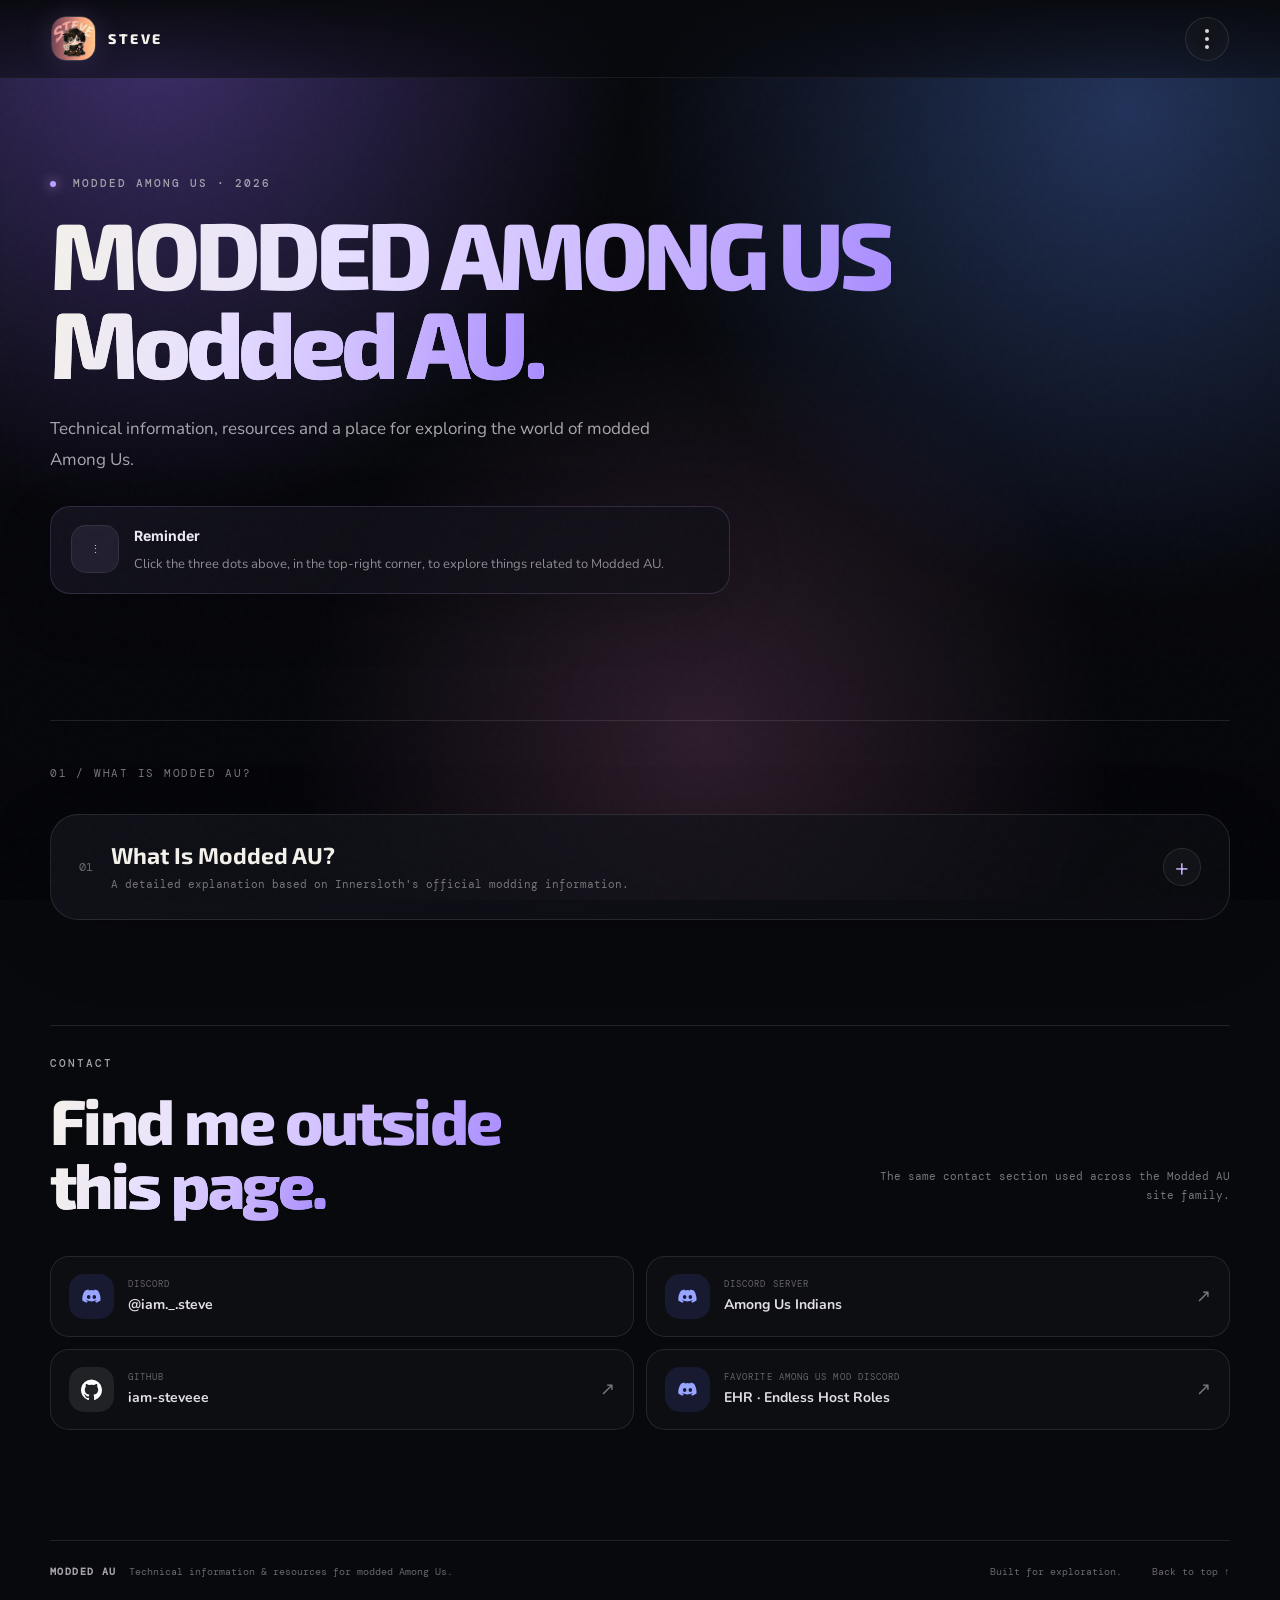
==== commit f0f30894: "Add files via upload" ====
--- a/index.html
+++ b/index.html
@@ -62,10 +62,10 @@
         </p>
 
         <div class="reminder-card" aria-label="Navigation reminder">
-          <span class="reminder-mark">✦</span>
+          <span class="reminder-mark">⋮</span>
           <div>
             <strong>Reminder</strong>
-            <p>Click the three dots above to explore things related to Modded AU. They are tucked away in the top-right corner, because apparently navigation now enjoys playing hide-and-seek.</p>
+            <p>Click the three dots above, in the top-right corner, to explore things related to Modded AU.</p>
           </div>
         </div>
       </div>
@@ -524,19 +524,21 @@
           <span class="contact-icon discord-bg"><svg viewBox="0 0 24 24" fill="currentColor" aria-hidden="true"><path d="M19.54 5.34A16.1 16.1 0 0 0 15.48 4l-.5 1.02a14.2 14.2 0 0 0-5.96 0L8.52 4a16.1 16.1 0 0 0-4.06 1.34C1.88 9.2 1.18 12.97 1.53 16.69a16.3 16.3 0 0 0 4.97 2.5l1.2-1.64c-.66-.25-1.3-.55-1.9-.9l.46-.35c3.67 1.7 7.65 1.7 11.28 0l.47.35c-.61.35-1.25.65-1.91.9l1.2 1.64a16.3 16.3 0 0 0 4.97-2.5c.41-4.31-.7-8.04-2.73-11.35ZM8.75 14.77c-1.1 0-2-1.02-2-2.27s.88-2.27 2-2.27 2 1.02 2 2.27-.9 2.27-2 2.27Zm6.5 0c-1.1 0-2-1.02-2-2.27s.88-2.27 2-2.27 2 1.02 2 2.27-.9 2.27-2 2.27Z"/></svg></span>
           <div><small>DISCORD</small><strong>@iam._.steve</strong></div>
         </div>
-        <div class="contact-card reveal delay-1">
+        <a class="contact-card reveal delay-1" href="https://discord.gg/amongusindians" target="_blank" rel="noopener noreferrer">
           <span class="contact-icon discord-bg"><svg viewBox="0 0 24 24" fill="currentColor" aria-hidden="true"><path d="M19.54 5.34A16.1 16.1 0 0 0 15.48 4l-.5 1.02a14.2 14.2 0 0 0-5.96 0L8.52 4a16.1 16.1 0 0 0-4.06 1.34C1.88 9.2 1.18 12.97 1.53 16.69a16.3 16.3 0 0 0 4.97 2.5l1.2-1.64c-.66-.25-1.3-.55-1.9-.9l.46-.35c3.67 1.7 7.65 1.7 11.28 0l.47.35c-.61.35-1.25.65-1.91.9l1.2 1.64a16.3 16.3 0 0 0 4.97-2.5c.41-4.31-.7-8.04-2.73-11.35ZM8.75 14.77c-1.1 0-2-1.02-2-2.27s.88-2.27 2-2.27 2 1.02 2 2.27-.9 2.27-2 2.27Zm6.5 0c-1.1 0-2-1.02-2-2.27s.88-2.27 2-2.27 2 1.02 2 2.27-.9 2.27-2 2.27Z"/></svg></span>
           <div><small>DISCORD SERVER</small><strong>Among Us Indians</strong></div>
-        </div>
+          <span class="contact-arrow">↗</span>
+        </a>
         <a class="contact-card reveal delay-1" href="https://github.com/iam-steveee" target="_blank" rel="noopener noreferrer">
           <span class="contact-icon github-bg"><svg viewBox="0 0 24 24" fill="currentColor" aria-hidden="true"><path d="M12 .7a12 12 0 0 0-3.79 23.39c.6.11.82-.26.82-.58v-2.03c-3.34.73-4.04-1.61-4.04-1.61-.55-1.39-1.33-1.76-1.33-1.76-1.09-.75.08-.73.08-.73 1.2.08 1.83 1.23 1.83 1.23 1.07 1.83 2.8 1.3 3.48.99.11-.77.42-1.3.76-1.6-2.67-.3-5.47-1.34-5.47-5.95 0-1.31.47-2.38 1.23-3.22-.12-.3-.53-1.52.12-3.17 0 0 1-.32 3.3 1.23a11.5 11.5 0 0 1 6 0c2.29-1.55 3.29-1.23 3.29-1.23.65 1.65.24 2.87.12 3.17.77.84 1.23 1.91 1.23 3.22 0 4.62-2.8 5.64-5.48 5.94.43.37.81 1.1.81 2.22v3.29c0 .32.22.69.83.58A12 12 0 0 0 12 .7Z"/></svg></span>
           <div><small>GITHUB</small><strong>iam-steveee</strong></div>
           <span class="contact-arrow">↗</span>
         </a>
-        <div class="contact-card reveal">
+        <a class="contact-card reveal" href="https://discord.gg/ehr" target="_blank" rel="noopener noreferrer">
           <span class="contact-icon discord-bg"><svg viewBox="0 0 24 24" fill="currentColor" aria-hidden="true"><path d="M19.54 5.34A16.1 16.1 0 0 0 15.48 4l-.5 1.02a14.2 14.2 0 0 0-5.96 0L8.52 4a16.1 16.1 0 0 0-4.06 1.34C1.88 9.2 1.18 12.97 1.53 16.69a16.3 16.3 0 0 0 4.97 2.5l1.2-1.64c-.66-.25-1.3-.55-1.9-.9l.46-.35c3.67 1.7 7.65 1.7 11.28 0l.47.35c-.61.35-1.25.65-1.91.9l1.2 1.64a16.3 16.3 0 0 0 4.97-2.5c.41-4.31-.7-8.04-2.73-11.35ZM8.75 14.77c-1.1 0-2-1.02-2-2.27s.88-2.27 2-2.27 2 1.02 2 2.27-.9 2.27-2 2.27Zm6.5 0c-1.1 0-2-1.02-2-2.27s.88-2.27 2-2.27 2 1.02 2 2.27-.9 2.27-2 2.27Z"/></svg></span>
           <div><small>FAVORITE AMONG US MOD DISCORD</small><strong>EHR · Endless Host Roles</strong></div>
-        </div>
+          <span class="contact-arrow">↗</span>
+        </a>
       </div>
     </section>
   </main>
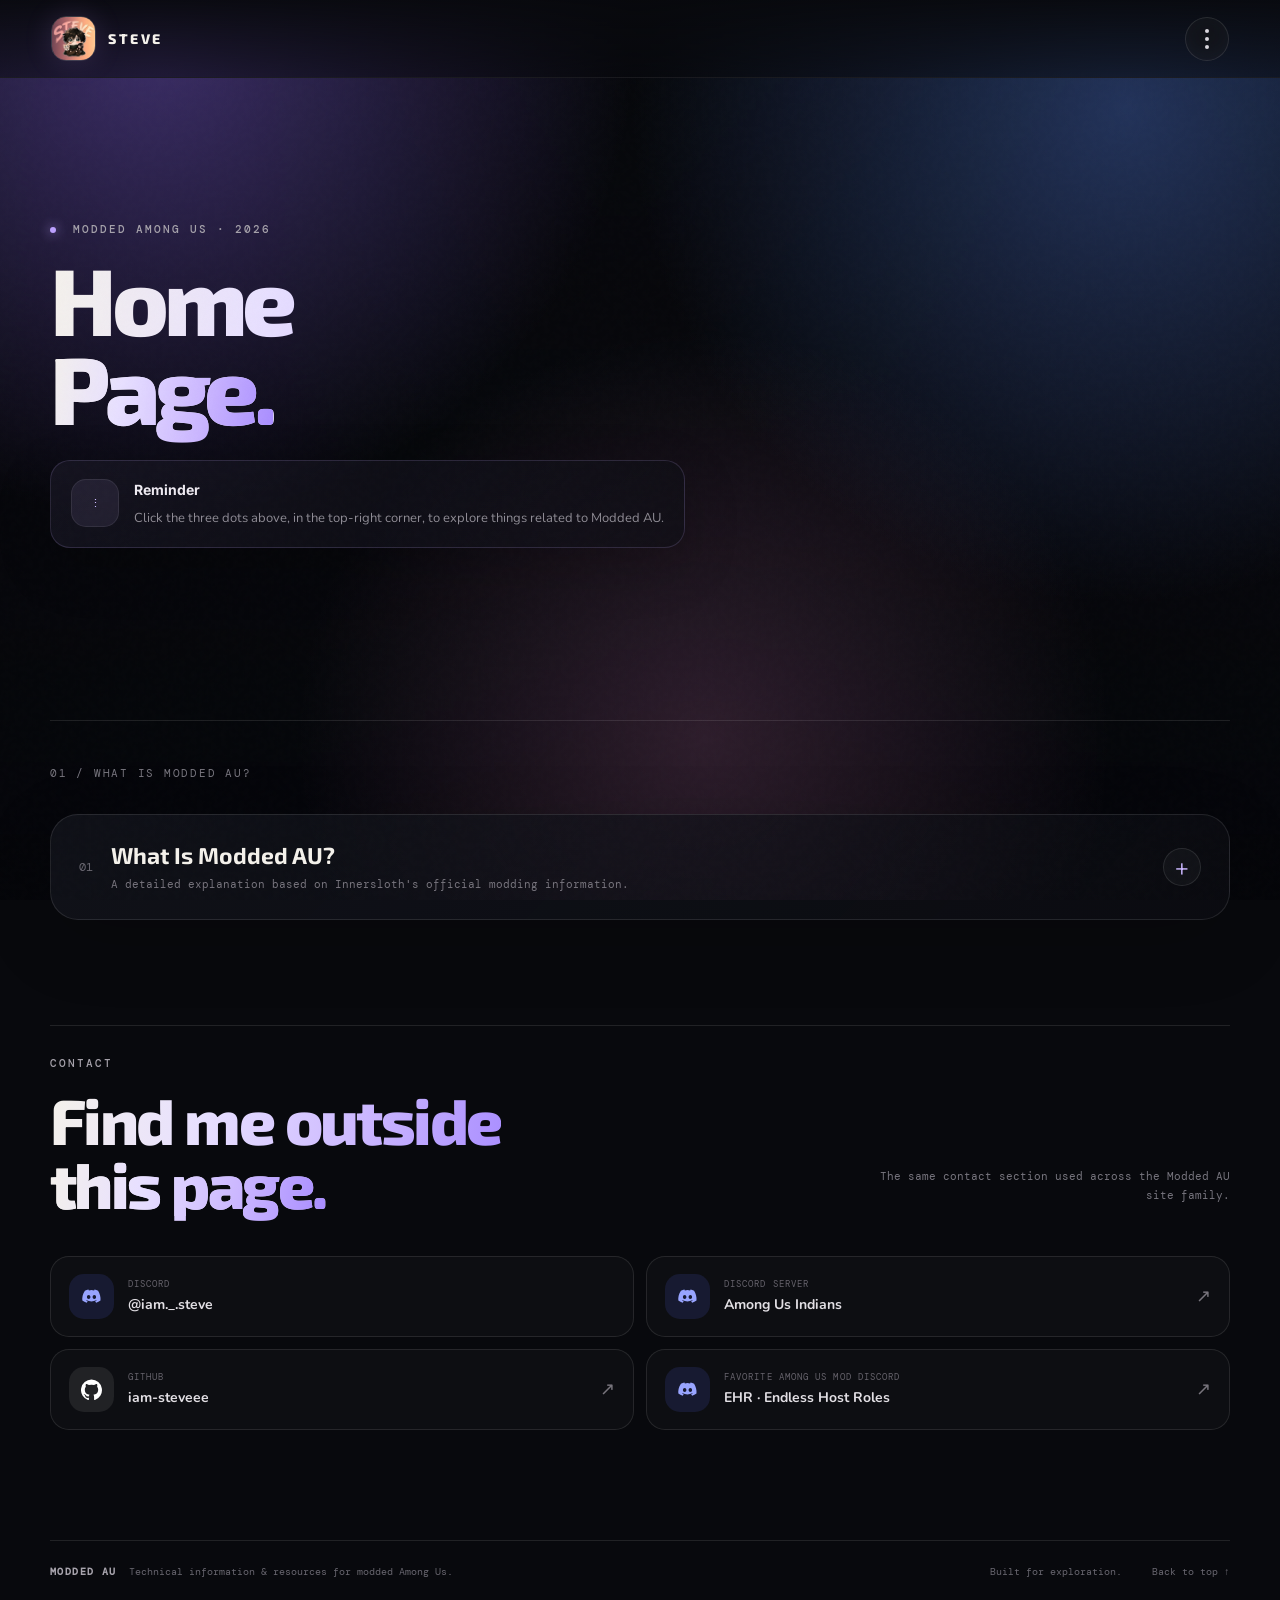
==== commit 5a09c982: "Add files via upload" ====
--- a/index.html
+++ b/index.html
@@ -56,10 +56,7 @@
     <section class="hero section-shell">
       <div class="hero-copy reveal">
         <p class="eyebrow"><span class="eyebrow-dot"></span> MODDED AMONG US · 2026</p>
-        <h1>MODDED AMONG US<br><span>Modded AU.</span></h1>
-        <p class="hero-text">
-          Technical information, resources and a place for exploring the world of modded Among Us.
-        </p>
+        <h1>Home<br><span>Page.</span></h1>
 
         <div class="reminder-card" aria-label="Navigation reminder">
           <span class="reminder-mark">⋮</span>
--- a/style.css
+++ b/style.css
@@ -119,7 +119,7 @@
 .hero-text{max-width:650px;color:#a8a6ad;font-size:17px;line-height:1.8;margin:28px 0 30px}
 .reminder-card{
   max-width:680px;display:grid;grid-template-columns:48px 1fr;gap:15px;
-  padding:18px 20px;border:1px solid rgba(196,172,255,.16);border-radius:20px;
+  margin-top:28px;padding:18px 20px;border:1px solid rgba(196,172,255,.16);border-radius:20px;
   background:linear-gradient(135deg,rgba(25,23,37,.70),rgba(13,14,20,.58));
   box-shadow:0 18px 55px rgba(0,0,0,.20)
 }
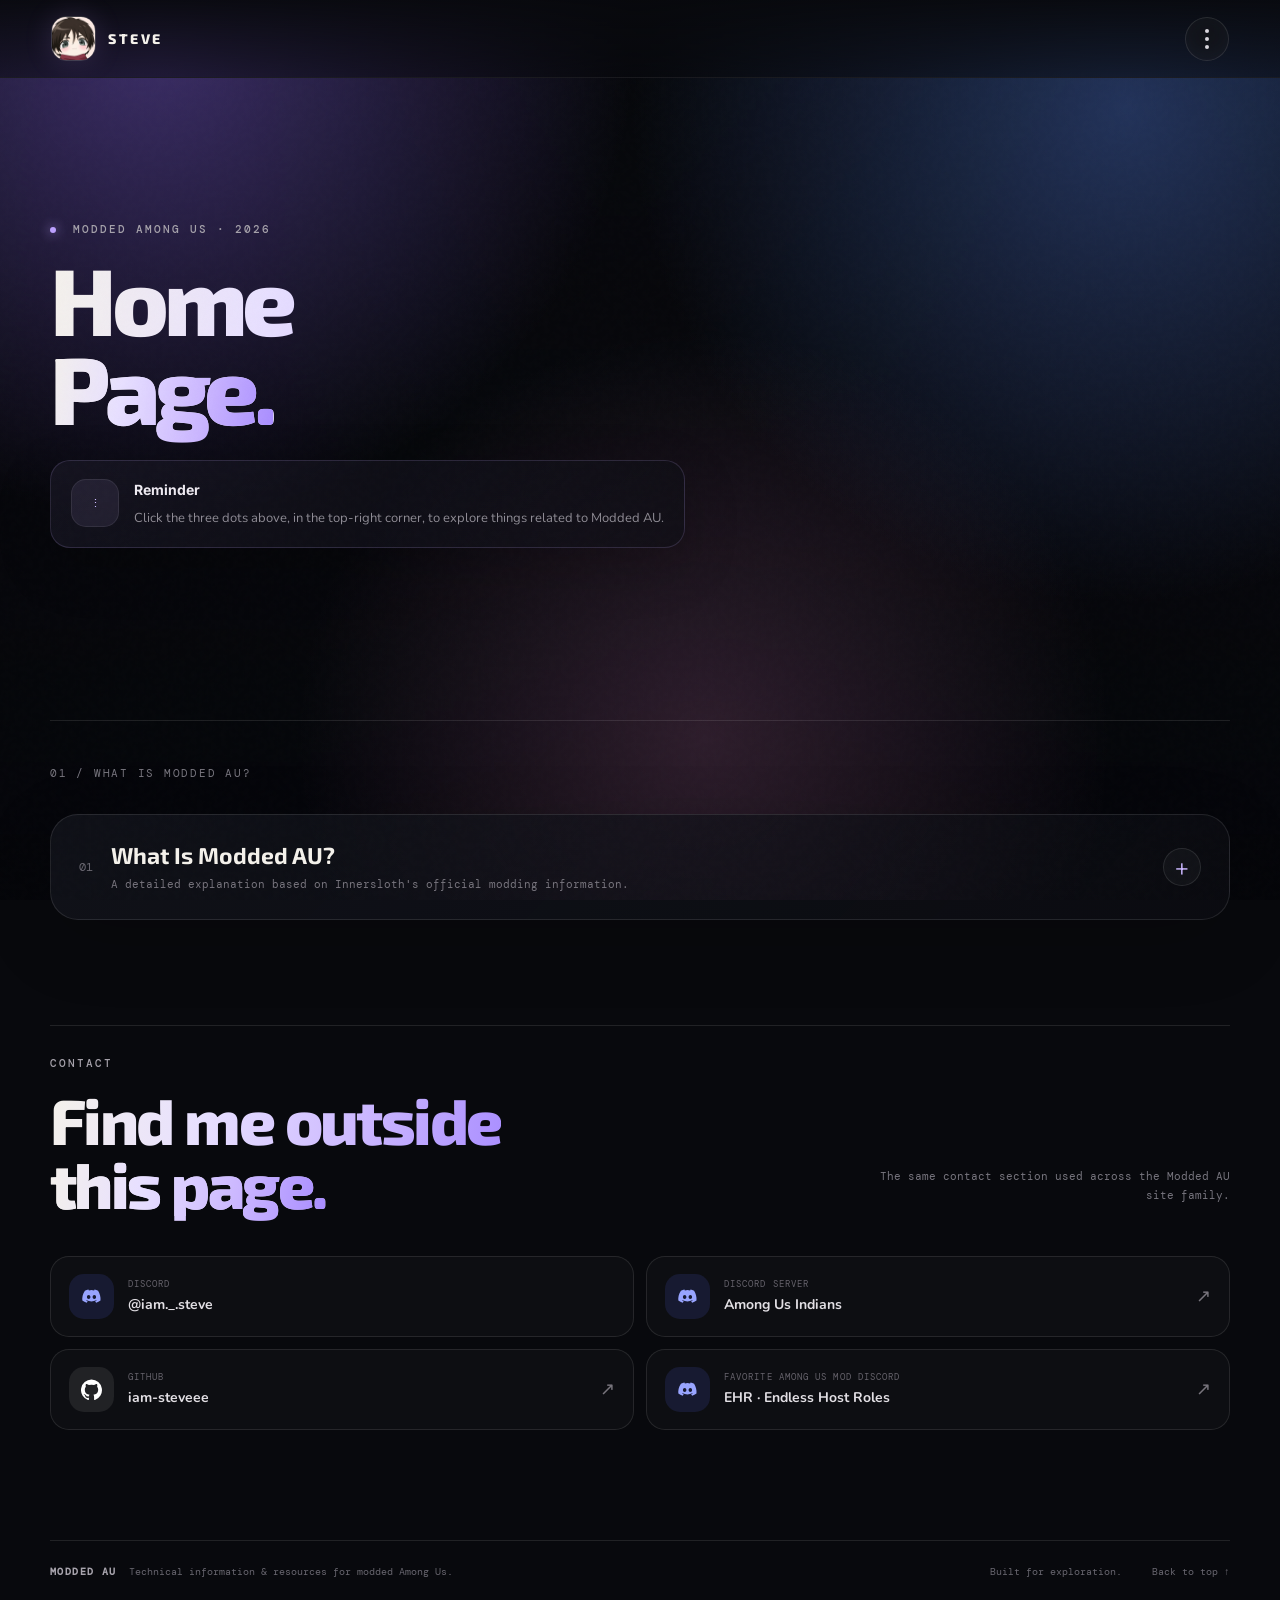
==== commit bee506f3: "Add files via upload" ====
--- a/index.html
+++ b/index.html
@@ -4,11 +4,37 @@
   <meta charset="utf-8">
   <meta name="viewport" content="width=device-width,initial-scale=1,viewport-fit=cover">
   <meta name="theme-color" content="#08090d">
-  <meta name="description" content="Modded AU — technical information, resources and exploration of modded Among Us.">
-  <title>Modded AU — Modded Among Us</title>
+
+  <!-- BASIC PAGE INFORMATION -->
+  <meta name="author" content="Steve">
+  <meta name="description" content="Welcome to the official homepage of Modded AU, created by Steve. Explore the project, discover useful information and resources, and learn more about Modded Among Us.">
+
+  <title>Modded AU | HOME PAGE</title>
+
+  <!-- DISCORD / OPEN GRAPH EMBED -->
+  <meta property="og:type" content="website">
+  <meta property="og:site_name" content="Modded AU">
+  <meta property="og:title" content="Modded AU | HOME PAGE">
+  <meta property="og:description" content="This is the official homepage of Modded AU, created by Steve. Here, I've introduced the project and shared some useful information. To explore more, click the three-dot menu in the top-right corner and discover what's available.">
+  <meta property="og:url" content="https://iam-steveee.github.io/moddedau/">
+  <meta property="og:image" content="https://iam-steveee.github.io/moddedau/assets/steve-logo.png?v=2">
+  <meta property="og:image:type" content="image/png">
+  <meta property="og:image:width" content="1536">
+  <meta property="og:image:height" content="1536">
+  <meta property="og:image:alt" content="Steve's profile logo — Modded AU">
+
+  <!-- TWITTER / SOCIAL MEDIA PREVIEW -->
+  <meta name="twitter:card" content="summary">
+  <meta name="twitter:title" content="Modded AU | HOME PAGE">
+  <meta name="twitter:description" content="Explore Modded AU, a project created by Steve. Discover useful information, resources and more about Modded Among Us.">
+  <meta name="twitter:image" content="https://iam-steveee.github.io/moddedau/assets/steve-logo.png?v=2">
+
+  <!-- WEBSITE FONTS -->
   <link rel="preconnect" href="https://fonts.googleapis.com">
   <link rel="preconnect" href="https://fonts.gstatic.com" crossorigin>
   <link href="https://fonts.googleapis.com/css2?family=DM+Mono:wght@400;500&family=Exo+2:wght@300;400;600;700;800;900&family=Inter:wght@400;500;600;700;800&family=Nunito:wght@400;600;700&family=Playfair+Display:wght@500;600;700&display=swap" rel="stylesheet">
+
+  <!-- WEBSITE STYLESHEET -->
   <link rel="stylesheet" href="style.css">
 </head>
 
@@ -47,7 +73,7 @@
       </button>
 
       <div class="menu-panel" id="menuPanel" aria-hidden="true">
-        <a href="https://iam-steveee.github.io/moddedau-regions">Regions <span>↗</span></a>
+        <a href="https://iam-steveee.github.io/moddedau/regions">Regions <span>↗</span></a>
       </div>
     </div>
   </header>
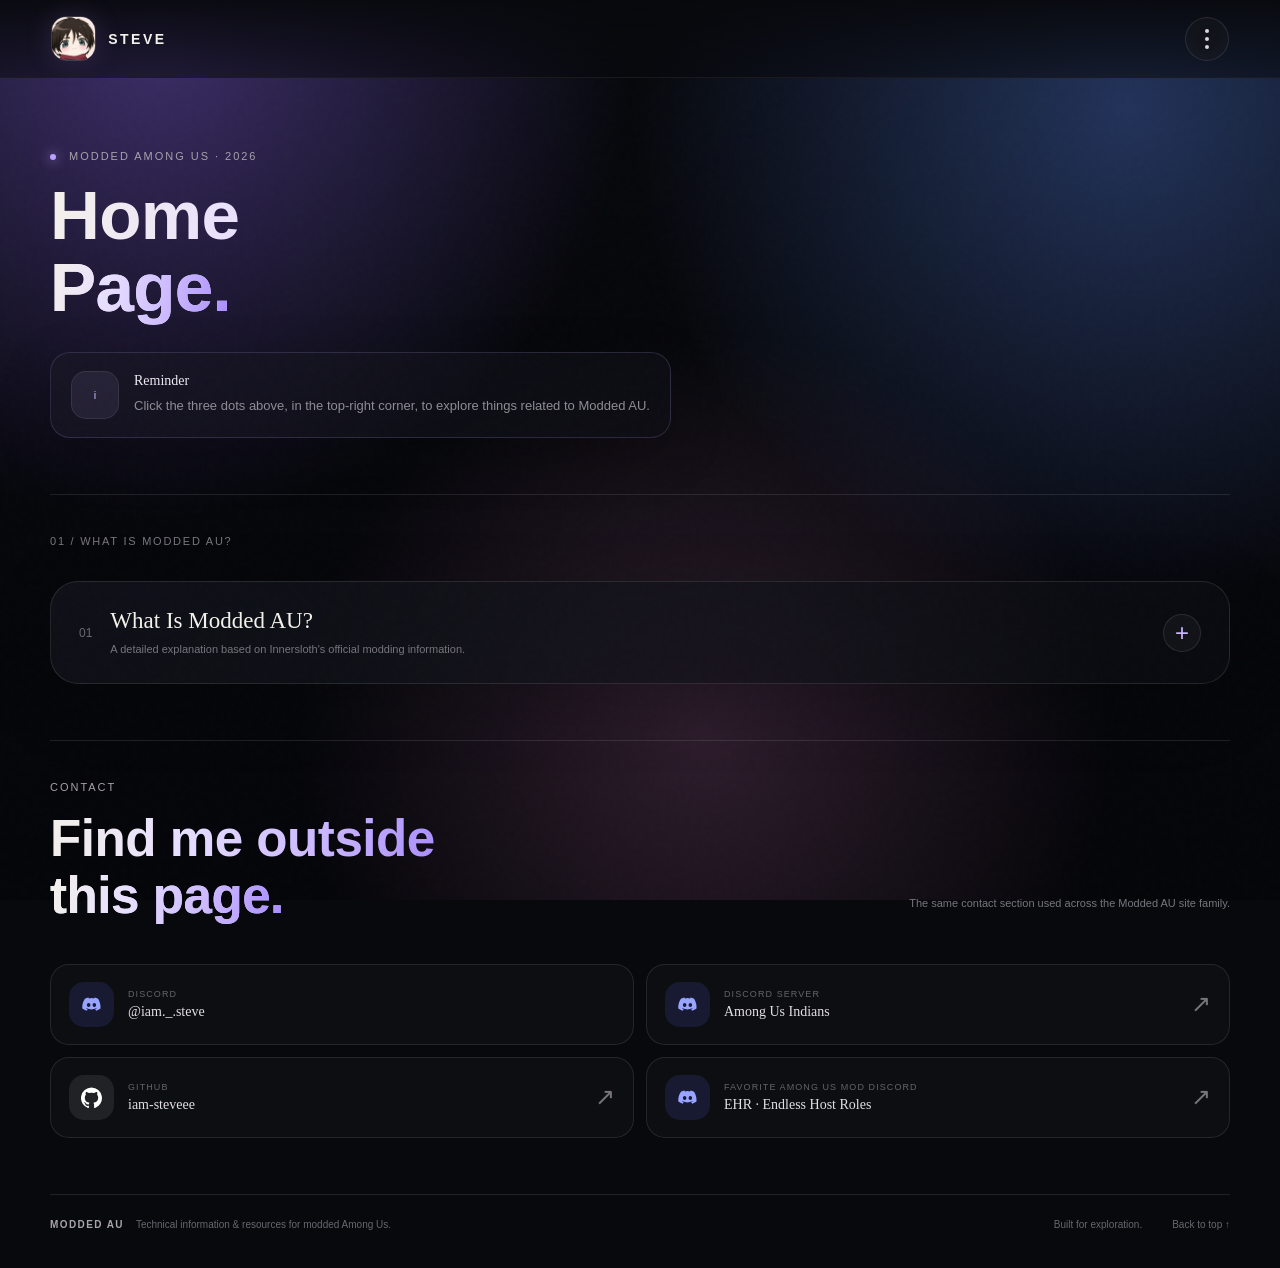
==== commit 5c8acf07: "Add files via upload" ====
--- a/index.html
+++ b/index.html
@@ -30,9 +30,6 @@
   <meta name="twitter:image" content="https://iam-steveee.github.io/moddedau/assets/steve-logo.png?v=2">
 
   <!-- WEBSITE FONTS -->
-  <link rel="preconnect" href="https://fonts.googleapis.com">
-  <link rel="preconnect" href="https://fonts.gstatic.com" crossorigin>
-  <link href="https://fonts.googleapis.com/css2?family=DM+Mono:wght@400;500&family=Exo+2:wght@300;400;600;700;800;900&family=Inter:wght@400;500;600;700;800&family=Nunito:wght@400;600;700&family=Playfair+Display:wght@500;600;700&display=swap" rel="stylesheet">
 
   <!-- WEBSITE STYLESHEET -->
   <link rel="stylesheet" href="style.css">
@@ -85,7 +82,7 @@
         <h1>Home<br><span>Page.</span></h1>
 
         <div class="reminder-card" aria-label="Navigation reminder">
-          <span class="reminder-mark">⋮</span>
+          <span class="reminder-mark">i</span>
           <div>
             <strong>Reminder</strong>
             <p>Click the three dots above, in the top-right corner, to explore things related to Modded AU.</p>
--- a/style.css
+++ b/style.css
@@ -1,3 +1,7 @@
+@font-face{font-family:"Profa";src:url("assets/fonts/Profa-BlackExpanded.woff") format("woff");font-weight:100 900;font-style:normal;font-display:swap}
+@font-face{font-family:"Thecoa";src:url("assets/fonts/Thecoa-Medium.woff") format("woff");font-weight:100 900;font-style:normal;font-display:swap}
+@font-face{font-family:"Kinoble";src:url("assets/fonts/Kinoble-Medium.woff") format("woff");font-weight:100 900;font-style:normal;font-display:swap}
+@font-face{font-family:"Ovelion";src:url("assets/fonts/Ovelion-Regular.woff") format("woff");font-weight:100 900;font-style:normal;font-display:swap}
 :root{
   --bg:#08090d;
   --surface:rgba(17,19,27,.72);
@@ -12,11 +16,13 @@
   --accent-3:#ffb8dc;
   --shadow:0 28px 80px rgba(0,0,0,.42);
   --radius:28px;
-  --heading:"Exo 2",sans-serif;
-  --body:"Nunito",sans-serif;
-  --ui:"Inter",sans-serif;
-  --mono:"DM Mono",monospace;
-  --editorial:"Playfair Display",serif;
+  --heading:"Profa","Kinoble",sans-serif;
+  --sub:"Thecoa","Kinoble",serif;
+  --body:"Kinoble","Thecoa",sans-serif;
+  --ui:"Ovelion","Kinoble",sans-serif;
+  --small:"Ovelion","Kinoble",sans-serif;
+  --mono:"Ovelion","Kinoble",sans-serif;
+  --editorial:"Thecoa","Kinoble",serif;
 }
 h1,h2,h3,h4{
   background:linear-gradient(100deg,#f4f1eb 0%,#e7dfff 34%,#cbb7ff 68%,#a88cff 100%);
@@ -111,10 +117,10 @@
 .menu-panel.open{opacity:1;transform:none;pointer-events:auto}
 .menu-panel a{display:flex;align-items:center;justify-content:space-between;padding:13px 14px;border-radius:12px;font:600 12px var(--ui);color:#c8c5cc}
 .menu-panel a:hover{background:rgba(255,255,255,.06);color:#fff}
-.hero{padding-top:160px;padding-bottom:110px;min-height:720px;display:flex;align-items:center}
+.hero{padding-top:150px;padding-bottom:56px;min-height:0;display:flex;align-items:center}
 .eyebrow{margin:0 0 18px;color:#a6a2ab;font:500 11px var(--mono);letter-spacing:.18em}
 .eyebrow-dot{display:inline-block;width:6px;height:6px;border-radius:50%;background:#bca1ff;box-shadow:0 0 12px #bca1ff;margin-right:8px}
-.hero h1{font:800 clamp(52px,7.4vw,100px)/.94 var(--heading);letter-spacing:-.055em;margin:0;max-width:1050px}
+.hero h1{font:900 clamp(34px,5.4vw,74px)/1.04 var(--heading);letter-spacing:-.01em;margin:0;max-width:1050px}
 .hero h1 span,.section-heading h2 span{font:inherit;background:linear-gradient(100deg,#f4f1eb 0%,#e7dfff 34%,#cbb7ff 68%,#a88cff 100%);-webkit-background-clip:text;background-clip:text;color:transparent}
 .hero-text{max-width:650px;color:#a8a6ad;font-size:17px;line-height:1.8;margin:28px 0 30px}
 .reminder-card{
@@ -126,7 +132,7 @@
 .reminder-mark{width:48px;height:48px;border-radius:15px;display:grid;place-items:center;background:rgba(196,172,255,.09);border:1px solid rgba(255,255,255,.08);font:500 11px var(--mono);color:#cdbaff}
 .reminder-card strong{font:700 14px var(--ui);color:#eeeaf1}
 .reminder-card p{margin:6px 0 0;color:#8f8c95;font-size:13px;line-height:1.7}
-.what-is{padding:45px 0 105px;border-top:1px solid var(--line)}
+.what-is{padding:40px 0 56px;border-top:1px solid var(--line)}
 .section-kicker{font:11px var(--mono);color:#77757e;letter-spacing:.16em;margin-bottom:34px}
 .info-box{
   border:1px solid var(--line);border-radius:var(--radius);
@@ -144,7 +150,7 @@
 .summary-left{display:flex;align-items:center;gap:18px;min-width:0}
 .summary-number{font:12px var(--mono);color:#696770}
 .summary-left>span:last-child{display:flex;flex-direction:column;gap:7px}
-.summary-left strong{font:700 23px var(--heading);color:#f4f1eb}
+.summary-left strong{font:500 23px var(--sub);color:#f4f1eb}
 .summary-left small{font:11px var(--mono);color:#77747d;line-height:1.5}
 .summary-icon{
   width:38px;height:38px;border-radius:50%;display:grid;place-items:center;
@@ -157,7 +163,7 @@
   display:grid;grid-template-columns:1fr auto;gap:25px;align-items:end;
   padding:30px 0;border-bottom:1px solid var(--line)
 }
-.source-banner h2{margin:0;font:800 clamp(30px,4vw,48px)/1.05 var(--heading)}
+.source-banner h2{margin:0;font:900 clamp(24px,3.2vw,38px)/1.15 var(--heading);letter-spacing:-.01em}
 .source-banner p:not(.eyebrow){max-width:730px;color:#929099;line-height:1.75;font-size:14px;margin:12px 0 0}
 .source-button{
   display:inline-flex;align-items:center;justify-content:center;padding:13px 16px;
@@ -165,11 +171,11 @@
   font:700 11px var(--ui);white-space:nowrap;transition:.25s
 }
 .source-button:hover{background:rgba(255,255,255,.09);border-color:rgba(255,255,255,.22);transform:translateY(-2px)}
-.info-section{padding:38px 0;border-bottom:1px solid rgba(255,255,255,.07)}
+.info-section{padding:30px 0;border-bottom:1px solid rgba(255,255,255,.07)}
 .info-section:last-child{border-bottom:0}
 .info-label{margin:0 0 12px;color:#77747d;font:500 10px var(--mono);letter-spacing:.15em}
-.info-section h3{margin:0 0 15px;font:800 clamp(28px,4vw,45px)/1.05 var(--heading);letter-spacing:-.035em}
-.info-section h4{margin:0 0 10px;font:700 20px var(--heading)}
+.info-section h3{margin:0 0 15px;font:900 clamp(22px,3vw,36px)/1.15 var(--heading);letter-spacing:-.01em}
+.info-section h4{margin:0 0 10px;font:500 20px var(--sub)}
 .info-section p{max-width:900px;color:#99979f;line-height:1.85;font-size:14px;margin:0 0 13px}
 .info-section p:last-child{margin-bottom:0}
 code{font:500 .92em var(--mono);color:#d2c0ff;background:rgba(180,151,255,.08);padding:2px 6px;border-radius:6px}
@@ -205,9 +211,9 @@
   color:#c6c1ca;font:500 10px var(--mono);transition:.2s
 }
 .source-links a:hover{border-color:rgba(255,255,255,.22);background:rgba(255,255,255,.06)}
-.modding{padding:30px 0 120px;border-top:1px solid var(--line)}
+.modding{padding:40px 0 56px;border-top:1px solid var(--line)}
 .section-heading{display:flex;align-items:end;justify-content:space-between;gap:30px;margin-bottom:40px}
-.section-heading h2{font:800 clamp(40px,5vw,64px)/1 var(--heading);letter-spacing:-.04em;margin:0}
+.section-heading h2{font:900 clamp(28px,4vw,52px)/1.1 var(--heading);letter-spacing:-.01em;margin:0}
 .section-note{max-width:350px;font:11px var(--mono);line-height:1.7;color:#77757e;text-align:right}
 .feature-card{
   display:grid;grid-template-columns:65px 1fr;gap:24px;align-items:start;
@@ -216,9 +222,9 @@
 }
 .feature-number{font:12px var(--mono);color:#6f6d75;padding-top:5px}
 .feature-label{margin:0 0 8px;font:10px var(--mono);letter-spacing:.14em;color:#74717b}
-.feature-card h3{margin:0;font:700 27px var(--heading)}
+.feature-card h3{margin:0;font:500 27px var(--sub)}
 .feature-card p:last-child{max-width:720px;color:#929099;line-height:1.75;font-size:13px;margin:9px 0 0}
-.contact{padding:30px 0 110px;border-top:1px solid var(--line)}
+.contact{padding:40px 0 56px;border-top:1px solid var(--line)}
 .contact-grid{display:grid;grid-template-columns:1fr 1fr;gap:12px}
 .contact-card{
   display:grid;grid-template-columns:45px 1fr auto;align-items:center;gap:14px;
@@ -244,7 +250,7 @@
 .reveal.visible{opacity:1;transform:none}
 .delay-1{transition-delay:.12s}
 @media (max-width:900px){
-  .hero{padding-top:125px;min-height:650px}
+  .hero{padding-top:125px;min-height:0}
   .source-banner{grid-template-columns:1fr}
   .detail-grid.three{grid-template-columns:1fr}
   .contact-grid{grid-template-columns:1fr}
@@ -254,12 +260,12 @@
   .site-header{height:70px;padding:10px 14px}
   .brand-mark{width:42px;height:42px;flex-basis:42px;border-radius:14px}
   .brand-title{font-size:12px}
-  .hero{padding-top:112px;padding-bottom:72px;min-height:610px}
-  .hero h1{font-size:50px}
+  .hero{padding-top:112px;padding-bottom:40px;min-height:0}
+  .hero h1{font-size:30px}
   .hero-text{font-size:14px;line-height:1.7}
   .reminder-card{grid-template-columns:40px 1fr;padding:16px}
   .reminder-mark{width:40px;height:40px;border-radius:13px}
-  .what-is{padding:30px 0 75px}
+  .what-is{padding:28px 0 40px}
   .info-box summary{padding:20px 17px}
   .summary-left{gap:12px}
   .summary-number{display:none}
@@ -270,7 +276,7 @@
   .source-banner{padding:24px 0}
   .source-button{white-space:normal;text-align:center}
   .info-section{padding:30px 0}
-  .info-section h3{font-size:31px}
+  .info-section h3{font-size:22px}
   .detail-grid{grid-template-columns:1fr}
   .section-heading{display:block}
   .section-note{text-align:left;margin-top:14px}
@@ -282,3 +288,22 @@
   html{scroll-behavior:auto}
   .reveal{transition:none!important;opacity:1;transform:none}
 }
+
+/* ===== FONT SYSTEM: only 4 fonts =====
+   Big Header   -> Profa (Black Expanded)
+   Small Header -> Thecoa (Medium)
+   Medium Text  -> Kinoble (Medium)
+   Small Text   -> Ovelion (Regular)  */
+html{font-synthesis:none;-webkit-font-smoothing:antialiased}
+body{font-family:var(--body)}
+h1,h2{font-family:var(--heading);font-weight:900;letter-spacing:-.01em}
+h3,h4{font-family:var(--sub);font-weight:500;letter-spacing:0}
+code,kbd,pre,samp,small,button,input,select,textarea,.eyebrow,.section-kicker,.section-note{font-family:var(--small)}
+.brand-title,.brand-copy strong{font-family:var(--heading);font-weight:900}
+.hero-text,.intro-grid>p,.source-banner p:not(.eyebrow),.info-section p,.panel-heading p:last-child,.panel-heading>p{font-family:var(--body)}
+.menu-panel a,.top-nav a,.primary-btn,.text-btn,.visit-btn,.source-button,.download-button,.copy-btn,.key,.toast,.site-footer,.back-top,.summary-icon,.region-arrow,.category-arrow,.social-arrow,.contact-arrow{font-family:var(--small)}
+.summary-left strong,.region-main strong,.category-card strong,.social-card strong,.contact-card strong,.announcement-inner h3,.project-copy h3,.guide-head h4,.method-card h4,.feature-card h3,.info-section h4,.reminder-card strong,.note-card strong,.strategy-row strong,.faq-item strong,.download-button strong{font-family:var(--sub);font-weight:500}
+.feature-card p,.detail-card p,.strategy-row p,.faq-item p,.reminder-card p,.note-card ul,.guide-steps p,.steps li,.final-step,.manual-intro,.announcement-inner p,.quick-process ol,.mobile-warning,.project-copy p,.contact-card small,.social-card small,.region-main small,.category-card small,.summary-left small{font-family:var(--small)}
+/* Arrow glyphs come from Kinoble; bump size so they read as clearly as before */
+.contact-arrow,.summary-icon{font-size:24px;line-height:1}
+.menu-panel a span{font-size:16px}
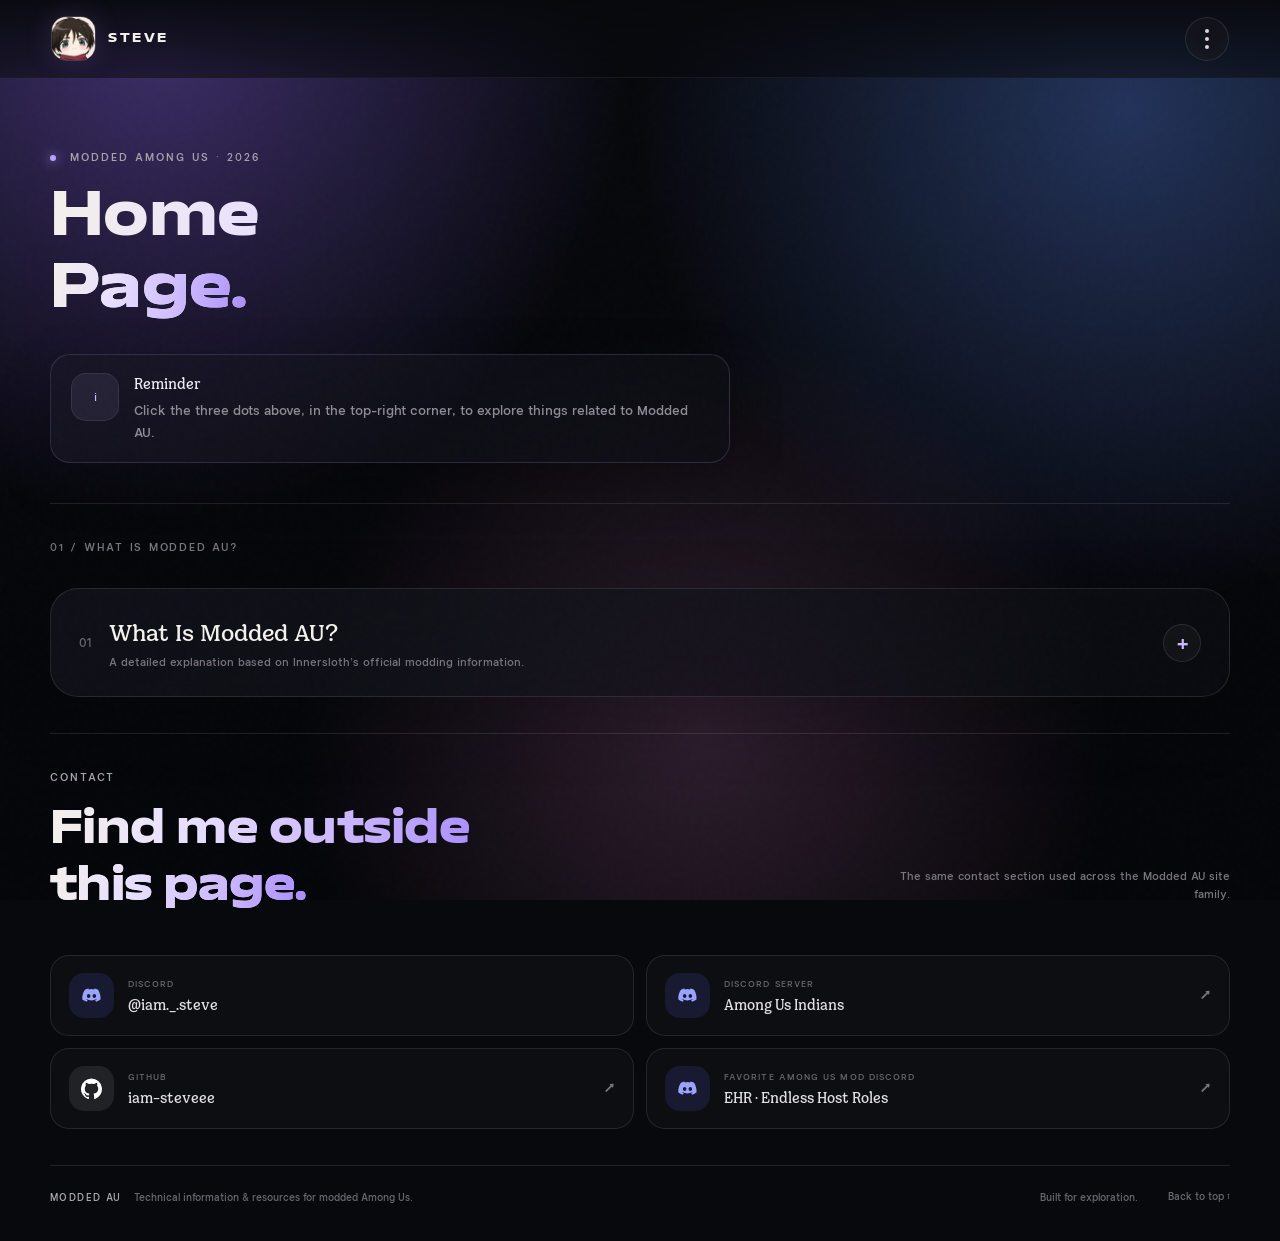
==== commit a26354e3: "Add files via upload" ====
--- a/index.html
+++ b/index.html
@@ -32,7 +32,9 @@
   <!-- WEBSITE FONTS -->
 
   <!-- WEBSITE STYLESHEET -->
-  <link rel="stylesheet" href="style.css">
+  <link rel="preload" href="assets/fonts/Profa-BlackExpanded.woff?v=2" as="font" type="font/woff" crossorigin>
+  <link rel="preload" href="assets/fonts/Kinoble-Medium.woff?v=2" as="font" type="font/woff" crossorigin>
+  <link rel="stylesheet" href="style.css?v=2">
 </head>
 
 <body id="top">
--- a/style.css
+++ b/style.css
@@ -1,7 +1,7 @@
-@font-face{font-family:"Profa";src:url("assets/fonts/Profa-BlackExpanded.woff") format("woff");font-weight:100 900;font-style:normal;font-display:swap}
-@font-face{font-family:"Thecoa";src:url("assets/fonts/Thecoa-Medium.woff") format("woff");font-weight:100 900;font-style:normal;font-display:swap}
-@font-face{font-family:"Kinoble";src:url("assets/fonts/Kinoble-Medium.woff") format("woff");font-weight:100 900;font-style:normal;font-display:swap}
-@font-face{font-family:"Ovelion";src:url("assets/fonts/Ovelion-Regular.woff") format("woff");font-weight:100 900;font-style:normal;font-display:swap}
+@font-face{font-family:"Profa";src:url("assets/fonts/Profa-BlackExpanded.woff?v=2") format("woff");font-weight:100 900;font-style:normal;font-display:swap}
+@font-face{font-family:"Thecoa";src:url("assets/fonts/Thecoa-Medium.woff?v=2") format("woff");font-weight:100 900;font-style:normal;font-display:swap}
+@font-face{font-family:"Kinoble";src:url("assets/fonts/Kinoble-Medium.woff?v=2") format("woff");font-weight:100 900;font-style:normal;font-display:swap}
+@font-face{font-family:"Ovelion";src:url("assets/fonts/Ovelion-Regular.woff?v=2") format("woff");font-weight:100 900;font-style:normal;font-display:swap}
 :root{
   --bg:#08090d;
   --surface:rgba(17,19,27,.72);
@@ -117,7 +117,7 @@
 .menu-panel.open{opacity:1;transform:none;pointer-events:auto}
 .menu-panel a{display:flex;align-items:center;justify-content:space-between;padding:13px 14px;border-radius:12px;font:600 12px var(--ui);color:#c8c5cc}
 .menu-panel a:hover{background:rgba(255,255,255,.06);color:#fff}
-.hero{padding-top:150px;padding-bottom:56px;min-height:0;display:flex;align-items:center}
+.hero{padding-top:150px;padding-bottom:40px;min-height:0;display:flex;align-items:center}
 .eyebrow{margin:0 0 18px;color:#a6a2ab;font:500 11px var(--mono);letter-spacing:.18em}
 .eyebrow-dot{display:inline-block;width:6px;height:6px;border-radius:50%;background:#bca1ff;box-shadow:0 0 12px #bca1ff;margin-right:8px}
 .hero h1{font:900 clamp(34px,5.4vw,74px)/1.04 var(--heading);letter-spacing:-.01em;margin:0;max-width:1050px}
@@ -132,7 +132,7 @@
 .reminder-mark{width:48px;height:48px;border-radius:15px;display:grid;place-items:center;background:rgba(196,172,255,.09);border:1px solid rgba(255,255,255,.08);font:500 11px var(--mono);color:#cdbaff}
 .reminder-card strong{font:700 14px var(--ui);color:#eeeaf1}
 .reminder-card p{margin:6px 0 0;color:#8f8c95;font-size:13px;line-height:1.7}
-.what-is{padding:40px 0 56px;border-top:1px solid var(--line)}
+.what-is{padding:36px 0;border-top:1px solid var(--line)}
 .section-kicker{font:11px var(--mono);color:#77757e;letter-spacing:.16em;margin-bottom:34px}
 .info-box{
   border:1px solid var(--line);border-radius:var(--radius);
@@ -211,7 +211,7 @@
   color:#c6c1ca;font:500 10px var(--mono);transition:.2s
 }
 .source-links a:hover{border-color:rgba(255,255,255,.22);background:rgba(255,255,255,.06)}
-.modding{padding:40px 0 56px;border-top:1px solid var(--line)}
+.modding{padding:36px 0;border-top:1px solid var(--line)}
 .section-heading{display:flex;align-items:end;justify-content:space-between;gap:30px;margin-bottom:40px}
 .section-heading h2{font:900 clamp(28px,4vw,52px)/1.1 var(--heading);letter-spacing:-.01em;margin:0}
 .section-note{max-width:350px;font:11px var(--mono);line-height:1.7;color:#77757e;text-align:right}
@@ -224,7 +224,7 @@
 .feature-label{margin:0 0 8px;font:10px var(--mono);letter-spacing:.14em;color:#74717b}
 .feature-card h3{margin:0;font:500 27px var(--sub)}
 .feature-card p:last-child{max-width:720px;color:#929099;line-height:1.75;font-size:13px;margin:9px 0 0}
-.contact{padding:40px 0 56px;border-top:1px solid var(--line)}
+.contact{padding:36px 0;border-top:1px solid var(--line)}
 .contact-grid{display:grid;grid-template-columns:1fr 1fr;gap:12px}
 .contact-card{
   display:grid;grid-template-columns:45px 1fr auto;align-items:center;gap:14px;
@@ -260,12 +260,12 @@
   .site-header{height:70px;padding:10px 14px}
   .brand-mark{width:42px;height:42px;flex-basis:42px;border-radius:14px}
   .brand-title{font-size:12px}
-  .hero{padding-top:112px;padding-bottom:40px;min-height:0}
+  .hero{padding-top:112px;padding-bottom:28px;min-height:0}
   .hero h1{font-size:30px}
   .hero-text{font-size:14px;line-height:1.7}
   .reminder-card{grid-template-columns:40px 1fr;padding:16px}
   .reminder-mark{width:40px;height:40px;border-radius:13px}
-  .what-is{padding:28px 0 40px}
+  .what-is{padding:28px 0}
   .info-box summary{padding:20px 17px}
   .summary-left{gap:12px}
   .summary-number{display:none}
@@ -289,21 +289,21 @@
   .reveal{transition:none!important;opacity:1;transform:none}
 }
 
-/* ===== FONT SYSTEM: only 4 fonts =====
-   Big Header   -> Profa (Black Expanded)
-   Small Header -> Thecoa (Medium)
-   Medium Text  -> Kinoble (Medium)
-   Small Text   -> Ovelion (Regular)  */
-html{font-synthesis:none;-webkit-font-smoothing:antialiased}
+/* ===== FONT SYSTEM: only 4 fonts, chosen by size =====
+   Big Header   (28px and up)  -> Profa Black Expanded
+   Small Header (15-27px)      -> Thecoa Medium
+   Medium Text  (14-17px body) -> Kinoble Medium
+   Small Text   (13px & below) -> Ovelion Regular           */
+html{font-synthesis:none;-webkit-font-smoothing:antialiased;text-rendering:optimizeLegibility}
 body{font-family:var(--body)}
 h1,h2{font-family:var(--heading);font-weight:900;letter-spacing:-.01em}
 h3,h4{font-family:var(--sub);font-weight:500;letter-spacing:0}
-code,kbd,pre,samp,small,button,input,select,textarea,.eyebrow,.section-kicker,.section-note{font-family:var(--small)}
+code,kbd,pre,samp,small,button,input,select,textarea,label,.eyebrow,.section-kicker,.section-note{font-family:var(--small)}
 .brand-title,.brand-copy strong{font-family:var(--heading);font-weight:900}
-.hero-text,.intro-grid>p,.source-banner p:not(.eyebrow),.info-section p,.panel-heading p:last-child,.panel-heading>p{font-family:var(--body)}
+.hero-text,.intro-grid>p,.source-banner p:not(.eyebrow),.info-section p,.panel-heading>p{font-family:var(--body)}
 .menu-panel a,.top-nav a,.primary-btn,.text-btn,.visit-btn,.source-button,.download-button,.copy-btn,.key,.toast,.site-footer,.back-top,.summary-icon,.region-arrow,.category-arrow,.social-arrow,.contact-arrow{font-family:var(--small)}
 .summary-left strong,.region-main strong,.category-card strong,.social-card strong,.contact-card strong,.announcement-inner h3,.project-copy h3,.guide-head h4,.method-card h4,.feature-card h3,.info-section h4,.reminder-card strong,.note-card strong,.strategy-row strong,.faq-item strong,.download-button strong{font-family:var(--sub);font-weight:500}
 .feature-card p,.detail-card p,.strategy-row p,.faq-item p,.reminder-card p,.note-card ul,.guide-steps p,.steps li,.final-step,.manual-intro,.announcement-inner p,.quick-process ol,.mobile-warning,.project-copy p,.contact-card small,.social-card small,.region-main small,.category-card small,.summary-left small{font-family:var(--small)}
-/* Arrow glyphs come from Kinoble; bump size so they read as clearly as before */
+/* arrows come from Kinoble (Profa/Ovelion have none) - keep them readable */
 .contact-arrow,.summary-icon{font-size:24px;line-height:1}
 .menu-panel a span{font-size:16px}
